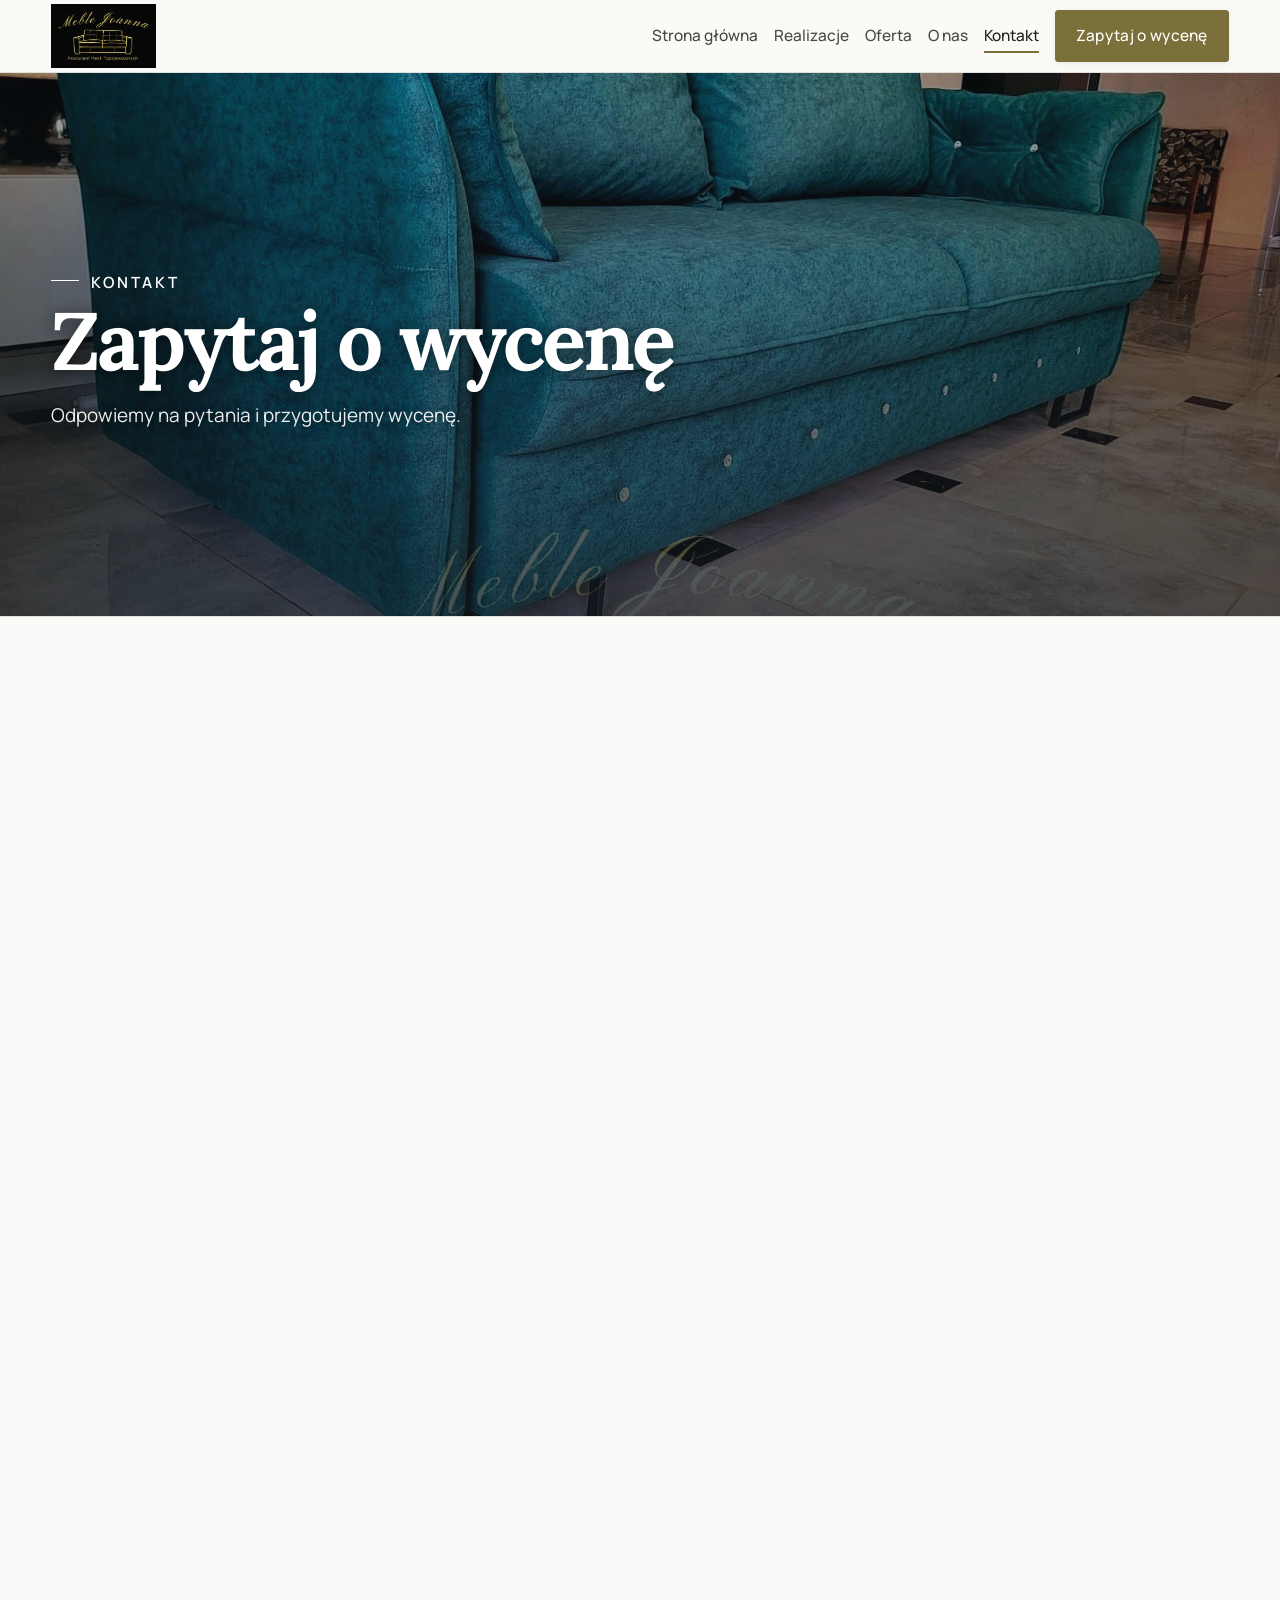
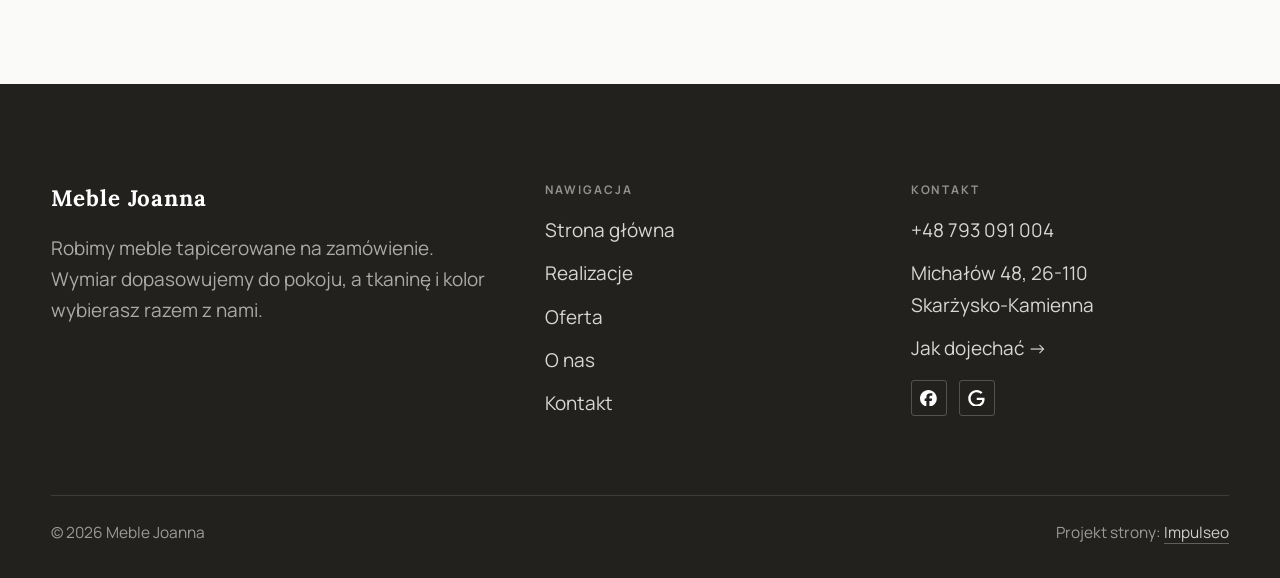
==== kontakt.html @ 0ac48ba5 "Strona demo: meble-joanna" ====
<!DOCTYPE html>
<html lang="pl">
<head>
<meta charset="UTF-8">
<meta name="viewport" content="width=device-width, initial-scale=1.0">
<title>Kontakt - Meble Joanna</title>
<meta name="description" content="Kontakt Meble Joanna - Michałów 48, 26-110 Skarżysko-Kamienna">
<link rel="canonical" href="https://kris20032.github.io/meble-joanna/kontakt.html">
<meta name="robots" content="noindex, nofollow">
<meta property="og:type" content="website">
<meta property="og:locale" content="pl_PL">
<meta property="og:site_name" content="Meble Joanna">
<meta property="og:title" content="Kontakt - Meble Joanna">
<meta property="og:description" content="Kontakt Meble Joanna - Michałów 48, 26-110 Skarżysko-Kamienna">
<meta property="og:url" content="https://kris20032.github.io/meble-joanna/kontakt.html">
<meta property="og:image" content="https://kris20032.github.io/meble-joanna/img/og.jpg">
<meta property="og:image:width" content="1200">
<meta property="og:image:height" content="630">
<meta name="twitter:card" content="summary_large_image">
<link rel="preconnect" href="https://fonts.googleapis.com">
<link rel="preconnect" href="https://fonts.gstatic.com" crossorigin>
<link href="https://fonts.googleapis.com/css2?family=Lora:wght@500;600;700&family=Manrope:wght@400;500;600&display=swap" rel="stylesheet">
<link rel="stylesheet" href="assets/styles.css?v=9a1f56e1">
</head>
<body>

<header class="nav">
  <div class="wrap nav-inner">
    <a class="brand brand-has-logo" href="index.html"><img class="brand-logo" src="img/logo.png" alt="Meble Joanna" width="547" height="334" decoding="async"></a>
    <nav class="nav-links">
      <a href="index.html">Strona główna</a>
      <a href="realizacje.html">Realizacje</a>
      <a href="oferta.html">Oferta</a>
      <a href="o-nas.html">O nas</a>
      <a href="kontakt.html" class="active" aria-current="page">Kontakt</a>
      <a href="kontakt.html" class="btn btn-accent">Zapytaj o wycenę</a>
    </nav>
    <button class="nav-toggle" aria-label="Menu"><span></span><span></span><span></span></button>
  </div>
</header>

<main>
<section class="pagehead">
  <img src="img/g7.jpg" alt="Meble Joanna - Zapytaj o wycenę" width="1600" height="1200" decoding="async">
  <div class="wrap">
    <span class="eyebrow">Kontakt</span>
    <h1>Zapytaj o wycenę</h1>
    <p>Odpowiemy na pytania i przygotujemy wycenę.</p>
  </div>
</section>
<section>
  <div class="wrap contact-grid">
    <div class="reveal">
      <span class="eyebrow">Dane kontaktowe</span>
      <h2 style="margin:var(--space-4) 0 var(--space-6)">Meble Joanna</h2>
      <div class="info-list">
        <div class="info-row"><div class="ic"><svg class="ico-tel" width="16" height="16" viewBox="0 0 24 24" fill="none" aria-hidden="true"><path d="M6.6 10.8a15.5 15.5 0 0 0 6.6 6.6l2.2-2.2a1 1 0 0 1 1-.24 11.4 11.4 0 0 0 3.6.58 1 1 0 0 1 1 1V20a1 1 0 0 1-1 1A17 17 0 0 1 3 4a1 1 0 0 1 1-1h3.5a1 1 0 0 1 1 1c0 1.25.2 2.46.58 3.6a1 1 0 0 1-.25 1l-2.23 2.2Z" fill="currentColor"/></svg></div><div><div class="lbl">Telefon</div><a class="val" href="tel:+48793091004">+48 793 091 004</a></div></div>
        <div class="info-row"><div class="ic"><svg class="ico-pin" width="16" height="16" viewBox="0 0 24 24" fill="none" aria-hidden="true"><path d="M12 21s7-6.1 7-11.5A7 7 0 0 0 5 9.5C5 14.9 12 21 12 21Z" stroke="currentColor" stroke-width="1.6" fill="none"/><circle cx="12" cy="9.5" r="2.4" fill="currentColor"/></svg></div><div><div class="lbl">Adres</div><div class="val">Michałów 48, 26-110 Skarżysko-Kamienna</div></div></div>
        <div class="info-row"><div class="ic"><svg width="16" height="16" viewBox="0 0 24 24" fill="none" aria-hidden="true"><circle cx="12" cy="12" r="8.5" stroke="currentColor" stroke-width="1.6"/><path d="M12 7.5V12l3 2" stroke="currentColor" stroke-width="1.6" stroke-linecap="round"/></svg></div><div><div class="lbl">Godziny</div><div class="val">Poniedziałek-piątek 7:00-17:00</div></div></div>
      </div>
    </div>
    <div class="reveal">
      <div class="form">
        <h3 style="margin-bottom:var(--space-4)">Najszybciej telefonicznie</h3>
        <p class="muted" style="margin-bottom:var(--space-5)">Zadzwoń, opisz pomysł, a my powiemy, co i jak. Bez zobowiązań.</p>
        <a href="tel:+48793091004" class="btn btn-accent" style="justify-content:center">Zadzwoń: +48 793 091 004 <span class="arr">→</span></a>
      </div>
    </div>
  </div>
</section>
<section style="padding-top:0">
  <div class="wrap reveal">
    <iframe class="map" title="Meble Joanna - Skarżysko-Kamienna" src="https://maps.google.com/maps?q=51.0998483%2C20.9351666&z=15&output=embed" loading="lazy" referrerpolicy="no-referrer-when-downgrade"></iframe>
  </div>
</section>
</main>

<footer>
  <div class="wrap">
    <div class="foot-grid">
      <div class="foot-brand">
        <div class="name">Meble Joanna</div>
        <p>Robimy meble tapicerowane na zamówienie. Wymiar dopasowujemy do pokoju, a tkaninę i kolor wybierasz razem z nami.</p>
      </div>
      <div class="foot-col">
        <h4>Nawigacja</h4>
        <a href="index.html">Strona główna</a>
        <a href="realizacje.html">Realizacje</a>
        <a href="oferta.html">Oferta</a>
        <a href="o-nas.html">O nas</a>
        <a href="kontakt.html">Kontakt</a>
      </div>
      <div class="foot-col">
        <h4>Kontakt</h4>
        <a href="tel:+48793091004">+48 793 091 004</a>
        <p>Michałów 48, 26-110 Skarżysko-Kamienna</p>
        <a href="https://maps.google.com/?cid=4981466079952601923&g_mp=Cidnb29nbGUubWFwcy5wbGFjZXMudjEuUGxhY2VzLlNlYXJjaFRleHQQAhgEIAA" target="_blank" rel="noopener">Jak dojechać →</a>
      <div class="foot-soc">
        <a class="soc" href="https://www.facebook.com/profile.php?id=100093165857599" target="_blank" rel="noopener" aria-label="Facebook - Meble Joanna"><svg viewBox="0 0 24 24" aria-hidden="true" focusable="false"><path d="M9.101 23.691v-7.98H6.627v-3.667h2.474v-1.58c0-4.085 1.848-5.978 5.858-5.978.401 0 .955.042 1.468.103a8.68 8.68 0 0 1 1.141.195v3.325a8.623 8.623 0 0 0-.653-.036 26.805 26.805 0 0 0-.733-.009c-.707 0-1.259.096-1.675.309a1.686 1.686 0 0 0-.679.622c-.258.42-.374.995-.374 1.752v1.297h3.919l-.386 2.103-.287 1.564h-3.246v8.245C19.396 23.238 24 18.179 24 12.044c0-6.627-5.373-12-12-12s-12 5.373-12 12c0 5.628 3.874 10.35 9.101 11.647Z" fill="currentColor"/></svg></a>
        <a class="soc" href="https://maps.google.com/?cid=4981466079952601923&g_mp=Cidnb29nbGUubWFwcy5wbGFjZXMudjEuUGxhY2VzLlNlYXJjaFRleHQQAhgEIAA" target="_blank" rel="noopener" aria-label="Google - Meble Joanna"><svg viewBox="0 0 24 24" aria-hidden="true" focusable="false"><path d="M12.48 10.92v3.28h7.84c-.24 1.84-.853 3.187-1.787 4.133-1.147 1.147-2.933 2.4-6.053 2.4-4.827 0-8.6-3.893-8.6-8.72s3.773-8.72 8.6-8.72c2.6 0 4.507 1.027 5.907 2.347l2.307-2.307C18.747 1.44 16.133 0 12.48 0 5.867 0 .307 5.387.307 12s5.56 12 12.173 12c3.573 0 6.267-1.173 8.373-3.36 2.16-2.16 2.84-5.213 2.84-7.667 0-.76-.053-1.467-.173-2.053H12.48z" fill="currentColor"/></svg></a>
      </div>
      </div>
    </div>
    <div class="foot-bot">
      <span>© 2026 Meble Joanna</span>
      <span>Projekt strony: <a class="foot-credit" href="https://impulseo.pl" target="_blank" rel="noopener">Impulseo</a></span>
    </div>
  </div>
</footer>
<div class="sticky-reserve"><a class="sr-book" href="kontakt.html">Zapytaj o wycenę</a><a class="sr-call" href="tel:+48793091004" aria-label="Zadzwoń"><svg class="ico-tel" width="16" height="16" viewBox="0 0 24 24" fill="none" aria-hidden="true"><path d="M6.6 10.8a15.5 15.5 0 0 0 6.6 6.6l2.2-2.2a1 1 0 0 1 1-.24 11.4 11.4 0 0 0 3.6.58 1 1 0 0 1 1 1V20a1 1 0 0 1-1 1A17 17 0 0 1 3 4a1 1 0 0 1 1-1h3.5a1 1 0 0 1 1 1c0 1.25.2 2.46.58 3.6a1 1 0 0 1-.25 1l-2.23 2.2Z" fill="currentColor"/></svg></a></div>
<div class="demo-wazne" data-do="2026-10-06" data-cykl="3" hidden><svg class="dw-ico" width="13" height="13" viewBox="0 0 24 24" fill="none" aria-hidden="true"><circle cx="12" cy="12" r="8.6" stroke="currentColor" stroke-width="1.8"/><path d="M12 7.2V12l3.3 2" stroke="currentColor" stroke-width="1.8" stroke-linecap="round"/></svg><span class="dw-txt"></span></div>

<script src="assets/main.js"></script>
</body>
</html>
---- assets/styles.css ----
/* ============================================================
   STOLBASZ — premium, architektoniczny B2B fit-out
   Jasna paleta, zero brązu. System wg premium-web-craft.
   Projekt strony: Impulseo (impulseo.pl)
   ============================================================ */

:root{
  /* PALETA — jasna, architektoniczna, chłodna */
  --paper:#F3F1EC;          /* główne tło */
  --paper-2:#E6E3DB;        /* sekcje alternatywne (chłodny jasny szary) */
  --paper-3:#E6E3DB;        /* delikatne wypełnienia */
  --ink:#23211E;            /* tekst główny — chłodny grafit */
  --ink-soft:#43403A;       /* nagłówki drugorzędne */
  --muted:#87837A;          /* tekst poboczny */
  --line:rgba(35,33,30,.12);/* hairline */
  --accent:#8A6B3C;         /* stonowany petrol-slate — jedyny akcent */
  --accent-d:#6E5430;
  --accent-soft:rgba(138,107,60,.10);
  --dark:#23211E;           /* sekcje ciemne (stopka/CTA) */

  /* HOVER ZDJĘĆ — JEDEN standard dla całego silnika (decyzja K. 04.08.2026, artefakt z wariantami).
     AKTUALNE (K.+Szymon 09.08.2026, wybór z artefaktu 6 wariantów): zoom 1.05 przy 1.4s -
     przy tak długim czasie mocniejszy kadr NIE skacze, tylko „oddycha". Poprzedni standard
     (1.02 / .55s z 04.08) odbierany jako dynamiczny i szybki.
     Spoczynek lekko przygaszony, ale TYLKO tam, gdzie jest mysz (@media hover:hover) —
     na telefonie zdjęcia zostają w pełnej jasności. */
  --img-zoom:1.05;                   /* K.+Szymon 09.08: wariant F z artefaktu porównawczego */
  --img-rest:brightness(.95) saturate(.99);
  --img-hot:brightness(1.06) saturate(1.05);
  --img-dur:1.4s;                    /* K.+Szymon 09.08 (wariant F): powoli = elegancko */
  --img-ease:cubic-bezier(.16,.84,.44,1);  /* miękki ogon, efekt „oddychania" */

  /* ODSTĘPY — skala 4/8 */
  --space-1:4px; --space-2:8px; --space-3:12px; --space-4:16px; --space-5:24px;
  --space-6:32px; --space-7:48px; --space-8:64px; --space-9:96px; --space-10:128px;

  /* TYPOGRAFIA — fluid clamp() (skala podbita 16.07.2026: większe, czytelniejsze litery — uwaga Adama) */
  --text-sm:clamp(.9rem,.87rem + .12vw,1rem);
  --text-base:clamp(1.08rem,1.04rem + .18vw,1.2rem);
  --text-lg:clamp(1.24rem,1.15rem + .34vw,1.44rem);
  --text-h3:clamp(1.34rem,1.22rem + .55vw,1.66rem);
  --text-h2:clamp(2.1rem,1.66rem + 2.1vw,3.1rem);
  --text-h1:clamp(2.9rem,2.1rem + 4vw,5.1rem);

  /* PROMIENIE — architektoniczne, raczej ostre */
  --r-sm:3px; --r-md:6px; --r-lg:10px;

  /* RUCH */
  --ease:cubic-bezier(.25,.46,.45,.94); --dur:.24s;

  /* CIENIE — miękkie, warstwowe */
  --sh-sm:0 1px 2px rgba(16,24,32,.04), 0 2px 8px rgba(16,24,32,.05);
  --sh-md:0 2px 6px rgba(16,24,32,.05), 0 12px 28px -8px rgba(16,24,32,.12);
  --sh-lg:0 6px 14px rgba(16,24,32,.07), 0 26px 56px -18px rgba(16,24,32,.22);

  --hairline:1px solid var(--line);

  --font-display:'Lora',serif;
  --font-body:'Manrope',sans-serif;
}

*{box-sizing:border-box;margin:0;padding:0}
html{scroll-behavior:smooth}
body{
  font-family:var(--font-body);
  font-size:var(--text-base);
  line-height:1.65;
  color:var(--ink);
  background:var(--paper);
  -webkit-font-smoothing:antialiased;
  text-rendering:optimizeLegibility;
}
img{max-width:100%;height:auto;display:block}  /* height:auto = width/height z atrybutów trzyma proporcje (TOP#12) */
a{color:inherit;text-decoration:none}

.wrap{width:min(92%,1180px);margin-inline:auto}
section{padding-block:clamp(52px,6.5vw,96px)}

h1,h2,h3{font-family:var(--font-display);font-weight:700;line-height:1.08;letter-spacing:-.02em;color:var(--ink)}
h1{font-size:var(--text-h1);letter-spacing:-.035em}
h2{font-size:var(--text-h2);letter-spacing:-.025em}
h3{font-size:var(--text-h3)}
/* MIARA — długość wiersza. WCAG 2.2 SC 1.4.8: max 80 znaków; Butterick: 45–90.
   68ch daje realnie 72–78 znaków polskiego tekstu, czyli z zapasem pod granicą.
   Wcześniej limit miał TYLKO <p> — <li>, <blockquote> i <dd> nie miały żadnego,
   i to jedyny powód, dla którego 23 bloki na dwóch oddanych stronach jadą po
   83–106 znaków w wierszu (pomiar 07.08.2026, bramka `miara`).
   ⚠️ Listy i definicje ograniczamy TYLKO bez klasy: `ul`/`ol` z klasą to u nas
   układ (siatki kafli, menu), a nie tekst ciągły — tam miarę wyznacza układ. */
/* 60ch, nie 68ch (K. 10.08): po zmianie fontów na węższe kroje (DM Sans i spółka)
   w 68ch mieściło się ~90 znaków - bramka pikselowa słusznie zgłaszała przekroczenie
   granicy 80. Pomiar na żywej przeglądarce: 60ch = 90 znaków, 53ch = ~78 znaków, czyli normę WCAG 1.4.8. */
:root{ --miara:53ch }
p{max-width:min(100%,var(--miara))}
blockquote,
ul:not([class])>li, ol:not([class])>li,
dl:not([class])>dd{max-width:min(100%,var(--miara))}

/* ⚠️ Świadomie BEZ wyjątku `.tile p,.card p,.svc p{max-width:none}`, choć nasuwa się sam:
   te akapity BYŁY już ograniczone (stare `p{max-width:65ch}`), więc „wyjątek" nie odblokowałby
   niczego nowego — tylko ROZLUŹNIŁ stan sprzed zmiany na wszystkich demach naraz.
   `figcaption` żadna z reguł wyżej nie dotyczy, więc też nie potrzebuje zwolnienia. */

/* ŁAMANIE. `balance` wyrównuje długości wierszy w nagłówku, `pretty` pilnuje ostatniego
   wiersza akapitu, żeby nie został w nim jeden wyraz. Obsługiwane od Chrome 117 /
   Safari 17.5; starsze przeglądarki po prostu ignorują tę własność.
   `text-wrap:pretty` nie występowało dotąd ANI RAZ w silniku ani w repo klientów. */
h1,h2,h3,.lead,.lede{text-wrap:balance}
p,li,blockquote,dd{text-wrap:pretty}

.eyebrow{
  font-family:var(--font-body);
  font-size:var(--text-sm);
  font-weight:600;
  letter-spacing:.18em;
  text-transform:uppercase;
  color:var(--accent);
  display:inline-flex;align-items:center;gap:var(--space-3);
}
/* flex:none + margin-top = kreska trzyma się PIERWSZEJ linii. Wcześniej align-items:center
   centrowało ją względem całego bloku i przy zawinięciu (długi kicker typu
   „…WNĘTRZ · LESZNO · OD 2019") druga linia lądowała z brzydkim wcięciem. */
.eyebrow{align-items:flex-start}
.eyebrow>*,.eyebrow{text-wrap:balance}   /* dlugi kicker lamal sie na sierote typu samo „2019" w drugiej linii */
.eyebrow::before{content:"";width:28px;height:1px;background:var(--accent);display:inline-block;flex:none;margin-top:.62em}

.muted{color:var(--muted)}
.lead{font-size:var(--text-lg);line-height:1.55;color:var(--ink-soft);max-width:50ch}

/* ---------- BUTTONS ---------- */
.btn{
  display:inline-flex;align-items:center;gap:var(--space-2);
  font-weight:600;font-size:var(--text-sm);letter-spacing:.02em;
  padding:var(--space-4) var(--space-6);
  border-radius:var(--r-sm);
  transition:transform var(--dur) var(--ease),box-shadow var(--dur) var(--ease),background var(--dur) var(--ease);
  cursor:pointer;border:1px solid transparent;
}
.btn-accent{background:var(--accent);color:#fff;box-shadow:var(--sh-sm)}
.btn-accent:hover{background:var(--accent-d);transform:translateY(-2px);box-shadow:var(--sh-md)}
.btn-accent:active{transform:translateY(0);box-shadow:var(--sh-sm)}
.btn-ghost{background:transparent;color:var(--ink);border-color:var(--line)}
.btn-ghost:hover{border-color:var(--accent);color:var(--accent);transform:translateY(-2px)}
.btn-light{background:#fff;color:var(--ink);box-shadow:var(--sh-sm)}
.btn-light:hover{transform:translateY(-2px);box-shadow:var(--sh-md)}
.btn .arr{transition:transform var(--dur) var(--ease)}
.btn:hover .arr{transform:translateX(4px)}

/* ---------- NAV ---------- */
.nav{
  position:sticky;top:0;z-index:50;
  background:color-mix(in srgb,var(--paper) 88%,transparent);
  backdrop-filter:saturate(140%) blur(10px);
  border-bottom:var(--hairline);
}
.nav-inner{display:flex;align-items:center;justify-content:space-between;gap:var(--space-5);height:72px}
/* ANTY-NACHODZENIE (K. 05.08.2026): długa nazwa firmy + przycisk z pełnym numerem nie mieściły się w pasku
   i flex ściskał linki PONIŻEJ ich treści - "Kontakt" wchodził na ramkę "Zadzwoń +48 ...". Teraz ustępuje
   nazwa marki (skrót wielokropkiem), a menu i przycisk nigdy się nie kurczą ani nie zachodzą na siebie. */
.brand{display:flex;flex-direction:column;line-height:1;min-width:0;flex:0 1 auto}
.brand .name{font-family:var(--font-display);font-weight:800;font-size:1.35rem;letter-spacing:.04em;white-space:nowrap;overflow:hidden;text-overflow:ellipsis}
.brand .sub{font-size:.62rem;letter-spacing:.34em;text-transform:uppercase;color:var(--muted);margin-top:5px;white-space:nowrap;overflow:hidden;text-overflow:ellipsis}
.nav-links{display:flex;align-items:center;gap:var(--space-6);flex:0 0 auto}
.nav-links a{font-size:var(--text-sm);font-weight:500;color:var(--ink-soft);position:relative;padding-block:4px;white-space:nowrap;transition:color var(--dur) var(--ease)}
.nav-links a::after{content:"";position:absolute;left:0;bottom:0;width:0;height:1.5px;background:var(--accent);transition:width var(--dur) var(--ease)}
.nav-links a:hover,.nav-links a.active{color:var(--ink)}
.nav-links a:hover::after,.nav-links a.active::after{width:100%}
.nav-links .btn{padding:var(--space-2) var(--space-5)}
/* przyciski w nav: właściwy kolor (przebij .nav-links a) + bez podkreślenia */
.nav-links a.btn-accent{color:#fff}
.nav-links a.btn-ghost,.nav-links a.btn-light{color:var(--ink)}
/* CTA w pasku: NIE podkreślenie spod linków menu, ale ten sam przelatujący błysk,
   co na wszystkich innych przyciskach (zgłoszenie K. 13.08.2026 - „na hero jest efekt
   światła przechodzącego przez przycisk, na navbarze go nie ma, a mają być identyczne").
   Reguła `.nav-links a::after` jest silniejsza od `.btn::after`, więc trzeba jej
   geometrię wyzerować i wpisać połysk z nazwy - samo `display:none` gasiło efekt. */
.nav-links a.btn::after{
  display:block;content:"";position:absolute;inset:0;z-index:-1;pointer-events:none;
  width:auto;height:auto;border-radius:inherit;   /* kasuje geometrię podkreślenia (width:0;height:1.5px) */
  background:linear-gradient(100deg,transparent 32%,rgba(255,255,255,.20) 50%,transparent 68%);
  translate:-120% 0}
@media (prefers-reduced-motion:no-preference){
  .nav-links a.btn:hover::after{translate:120% 0;transition:translate .75s var(--mt-ease,cubic-bezier(.16,.84,.44,1))}
}
.nav-toggle{display:none;background:none;border:none;cursor:pointer;flex-direction:column;gap:5px;padding:8px}
.nav-toggle span{width:24px;height:2px;background:var(--ink);transition:var(--dur)}
/* Ciasny zakres MIĘDZY menu mobilnym a pełnym pulpitem: zbijamy odstępy i nazwę marki,
   żeby wszystko zmieściło się naturalnie, zanim w ogóle dojdzie do skracania wielokropkiem. */
@media(max-width:1280px) and (min-width:921px){
  .nav-links{gap:var(--space-4)}
  .nav-links .btn{padding:var(--space-2) var(--space-4)}
  .brand .name{font-size:1.15rem}
}

/* ---------- HERO (split) ---------- */
.hero{position:relative;overflow:hidden;border-bottom:var(--hairline)}
.hero-grid{display:grid;grid-template-columns:1.05fr .95fr;gap:clamp(24px,4vw,60px);align-items:center;
  padding-block:clamp(36px,4.5vw,64px)}
.hero-copy .eyebrow{margin-bottom:var(--space-5)}
.hero-copy h1{margin-bottom:var(--space-5)}
.hero-copy .lead{margin-bottom:var(--space-7)}
.hero-actions{display:flex;flex-wrap:wrap;gap:var(--space-4)}
.hero-art{position:relative;aspect-ratio:4/3;border-radius:var(--r-lg);overflow:hidden;box-shadow:var(--sh-lg)}
.hero-art img{width:100%;height:100%;object-fit:cover}
.hero-art::after{content:"";position:absolute;inset:0;background:linear-gradient(180deg,transparent 55%,rgba(18,24,28,.28))}
.hero-badge{position:absolute;left:var(--space-5);bottom:var(--space-5);z-index:2;
  background:rgba(252,252,251,.94);backdrop-filter:blur(4px);
  border-radius:var(--r-md);padding:var(--space-4) var(--space-5);box-shadow:var(--sh-md);max-width:78%}
.hero-badge strong{display:block;font-family:var(--font-display);font-size:1rem;letter-spacing:-.01em}
.hero-badge span{font-size:var(--text-sm);color:var(--muted)}

/* ---------- HERO duży / kinowy (strona główna) ---------- */
.hero-cine{position:relative;min-height:clamp(560px,82vh,840px);min-height:clamp(560px,82svh,840px);display:flex;align-items:center;overflow:hidden;border-bottom:var(--hairline)}
.hero-cine>img{position:absolute;inset:0;width:100%;height:100%;object-fit:cover;z-index:0}
.hero-cine::after{content:"";position:absolute;inset:0;z-index:1;
  background:linear-gradient(95deg,rgba(13,18,23,.86) 0%,rgba(13,18,23,.64) 32%,rgba(13,18,23,.24) 62%,rgba(13,18,23,.04) 100%)}
.hero-cine .wrap{position:relative;z-index:2;padding-block:var(--space-8)}
.hero-cine .hero-copy{max-width:660px}
.hero-cine .eyebrow{color:#fff;margin-bottom:var(--space-5)}
.hero-cine .eyebrow::before{background:#fff}
.hero-cine h1{color:#fff;margin-bottom:var(--space-5);font-size:clamp(2.9rem,2rem + 4.4vw,5.2rem);text-wrap:balance}
.hero-cine .lead{color:rgba(255,255,255,.92);max-width:48ch;margin-bottom:var(--space-7)}
.hero-cine .hero-actions{display:flex;flex-wrap:wrap;gap:var(--space-4)}
/* NISKIE OKNO (laptop z dokiem i paskami przeglądarki ma ~700-780 px wysokości widoku):
   H1 do 5.2rem + długi lead nie mieściły się i przyciski wypadały POD krawędź ekranu -
   klient widział stronę bez ani jednego CTA. Skalujemy w dół, zamiast przycinać treść. */
@media(min-width:821px) and (max-height:820px){
  .hero-cine{min-height:clamp(520px,94svh,780px)}
  .hero-cine .wrap{padding-block:var(--space-6)}
  .hero-cine h1{font-size:clamp(2.2rem,1.5rem + 2.6vw,3.6rem);margin-bottom:var(--space-4)}
  .hero-cine .eyebrow{margin-bottom:var(--space-4)}
  .hero-cine .lead{margin-bottom:var(--space-5);max-width:44ch}
}
@media(max-width:680px){
  .hero-cine{min-height:clamp(520px,76vh,640px);min-height:clamp(520px,76svh,640px);align-items:flex-end}
  .hero-cine::after{background:linear-gradient(0deg,rgba(13,18,23,.9) 6%,rgba(13,18,23,.45) 55%,rgba(13,18,23,.25) 100%)}
  .hero-cine .wrap{padding-bottom:var(--space-9)}
  /* TELEFON (~90% oglądających): lead potrafił zająć 8 linii i zepchnąć CTA poza pierwszy ekran.
     Zwężamy interlinię i skalę - treści nie ucinamy, bo to ona sprzedaje. */
  .hero-cine .lead{font-size:.98rem;line-height:1.5;margin-bottom:var(--space-5)}
  .hero-cine .eyebrow{font-size:.72rem;letter-spacing:.13em;margin-bottom:var(--space-4)}
  .hero-cine .eyebrow::before{width:20px}
  .hero-cine h1{margin-bottom:var(--space-4)}
}

/* full-bleed hero variant (podstrony) */
.pagehead{position:relative;min-height:46vh;min-height:46svh;display:flex;align-items:flex-end;overflow:hidden;border-bottom:var(--hairline)}
.pagehead img{position:absolute;inset:0;width:100%;height:100%;object-fit:cover}
/* 10.08.2026 (decyzja K.): mocniejsze przyciemnienie + cień pod tekstem. Bramka mierzyła na
   nagłówkach podstron 3,38-3,43:1 przy wymaganych 4,5 — jasne zdjęcie (hala, śnieg, niebo)
   podchodziło pod biały tekst. Zdjęcia klientów są różne, więc kontrast musi dawać WARSTWA,
   a nie szczęśliwy dobór kadru. */
.pagehead::after{content:"";position:absolute;inset:0;background:linear-gradient(180deg,rgba(18,24,28,.40),rgba(18,24,28,.76))}
.pagehead .wrap{position:relative;z-index:2;padding-block:var(--space-9);color:#fff}
.pagehead h1{color:#fff;max-width:18ch;text-shadow:0 2px 16px rgba(0,0,0,.55)}
.pagehead .eyebrow{color:#fff}
.pagehead .eyebrow::before{background:#fff}
.pagehead p{color:rgba(255,255,255,.92);margin-top:var(--space-4);max-width:54ch;text-shadow:0 1px 12px rgba(0,0,0,.5)}

/* ---------- STRIP (pasek skrótów / liczby) ---------- */
.strip{background:var(--dark);color:#fff}
/* PASEK HASEŁ — standard 04.08.2026 (decyzja K.): 5 haseł w JEDNYM rzędzie, tekst WYŚRODKOWANY,
   węższe marginesy boczne niż reszta strony (pasek ma iść szerzej), równe wysokości kolumn. */
.strip .wrap{width:min(96%,1440px);display:grid;grid-template-columns:repeat(5,1fr);
  gap:var(--space-5);padding-block:var(--space-7);align-items:stretch}
.strip .item .k{font-family:var(--font-display);font-size:clamp(1.05rem,.82rem + .85vw,1.55rem);
  font-weight:800;letter-spacing:-.02em;color:#fff;line-height:1.18;text-wrap:balance}
.strip .item .v{font-size:var(--text-sm);color:rgba(255,255,255,.66);margin-top:var(--space-2);line-height:1.4}
.strip .item{border-left:2px solid var(--accent);padding-inline:var(--space-4);
  text-align:center;display:flex;flex-direction:column;justify-content:center}
/* liczba kolumn = liczba haseł, żeby ostatnie nie zostawało samo w drugim rzędzie.
   Klasę n-N nadaje multipage.py; domyślnie (bez klasy) pasek jest 5-kolumnowy. */
.strip.n-2 .wrap{grid-template-columns:repeat(2,1fr)}
.strip.n-3 .wrap{grid-template-columns:repeat(3,1fr)}
.strip.n-4 .wrap{grid-template-columns:repeat(4,1fr);gap:var(--space-6)}
.strip.n-4 .item .k{font-size:clamp(1.3rem,1rem + 1.1vw,2rem)}
.strip.n-6 .wrap{grid-template-columns:repeat(6,1fr);gap:var(--space-4)}
.strip.n-6 .item .k{font-size:clamp(.98rem,.8rem + .7vw,1.35rem)}
/* równe łamanie: zamiast "długa linia + jedno słowo" obie linie zbliżonej długości */
.strip .item .k{text-wrap:balance}

/* ---------- SECTION HEAD ---------- */
.head{max-width:48rem;margin-bottom:var(--space-8)}
.head.center{margin-inline:auto;text-align:center}
.head .eyebrow{margin-bottom:var(--space-4)}
.head h2{margin-bottom:var(--space-4)}
.head p{color:var(--muted);font-size:var(--text-lg);line-height:1.55}
.head.center p{margin-inline:auto}

/* ---------- INTRO SPLIT ---------- */
.split{display:grid;grid-template-columns:.92fr 1.08fr;gap:clamp(28px,5vw,80px);align-items:center}
.split.rev{grid-template-columns:1.08fr .92fr}
.split.rev .split-art{order:-1}
.split-art{position:relative;aspect-ratio:5/4;border-radius:var(--r-lg);overflow:hidden;box-shadow:var(--sh-lg)}
.split-art img{width:100%;height:100%;object-fit:cover}
.split-copy h2{margin-bottom:var(--space-5)}
.split-copy p+p{margin-top:var(--space-4)}
.split-copy .btn{margin-top:var(--space-6)}

/* ---------- SERVICES (zakres) ---------- */
.svc-grid{display:grid;grid-template-columns:repeat(auto-fit,minmax(280px,1fr));gap:var(--space-5)}
.svc{background:#fff;border:var(--hairline);border-radius:var(--r-md);padding:var(--space-7) var(--space-6);
  transition:transform var(--dur) var(--ease),box-shadow var(--dur) var(--ease),border-color var(--dur) var(--ease);
  position:relative;overflow:hidden}
.svc::before{content:"";position:absolute;left:0;top:0;width:3px;height:0;background:var(--accent);transition:height var(--dur) var(--ease)}
.svc:hover{transform:translateY(-4px);box-shadow:var(--sh-md);border-color:transparent}
.svc:hover::before{height:100%}
.svc .ic{font-family:var(--font-display);font-size:.8rem;font-weight:700;letter-spacing:.12em;color:var(--accent);margin-bottom:var(--space-4)}
.svc h3{margin-bottom:var(--space-3);font-size:1.22rem}
.svc p{color:var(--muted);font-size:var(--text-base);line-height:1.6}

/* big detailed service rows */
.svc-row{display:grid;grid-template-columns:.8fr 1.2fr;gap:clamp(20px,4vw,60px);align-items:center;padding-block:var(--space-8)}
.svc-row+.svc-row{border-top:var(--hairline)}
.svc-row.rev{grid-template-columns:1.2fr .8fr}
/* Naprzemienny układ wierszy oferty: co drugi wiersz ma zdjęcie po PRAWEJ.
   Było `order:-1` — martwy kod, bo zdjęcie i tak jest pierwszym dzieckiem w HTML,
   więc wszystkie wiersze wyglądały identycznie (zdjęcie zawsze z lewej), a `rev`
   zmieniało tylko szerokość kolumn. Znalezione 29.07.2026 przy różnicowaniu kierunków
   animacji (pomiar pozycji: art.mid 390/502 przy row.mid 756 — zawsze lewa strona). */
.svc-row.rev .svc-row-art{order:2}
.svc-row-art{aspect-ratio:4/3;border-radius:var(--r-md);overflow:hidden;box-shadow:var(--sh-md)}
.svc-row-art img{width:100%;height:100%;object-fit:cover}
.svc-row h3{font-size:1.5rem;margin-bottom:var(--space-4)}
.svc-row .num{font-family:var(--font-display);font-size:.85rem;font-weight:700;letter-spacing:.14em;color:var(--accent);display:block;margin-bottom:var(--space-3)}
.svc-row ul{list-style:none;margin-top:var(--space-4);display:flex;flex-direction:column;gap:var(--space-2)}
.svc-row li{position:relative;padding-left:var(--space-5);color:var(--muted);font-size:var(--text-base)}
.svc-row li::before{content:"";position:absolute;left:0;top:.62em;width:8px;height:1px;background:var(--accent)}

/* ---------- GALLERY (realizacje) ---------- */
.gallery{display:grid;grid-template-columns:repeat(12,1fr);gap:var(--space-4);grid-auto-rows:200px}
/* GALERIA MASONRY — pionowe zdjęcia (portrety beauty/wellness) bez przycinania: kolumny, height auto */
.gallery-masonry{column-count:3;column-gap:var(--space-4)}
@media(max-width:900px){.gallery-masonry{column-count:2}}
@media(max-width:560px){.gallery-masonry{column-count:1}}
.gallery-masonry .m-tile{break-inside:avoid;margin:0 0 var(--space-4);padding:0;position:relative;overflow:hidden;border-radius:var(--r-md);border:1px solid var(--line)}
.gallery-masonry .m-tile img{width:100%;height:auto;display:block}
.gallery-masonry .m-tile .cap{position:absolute;left:0;right:0;bottom:0;padding:var(--space-4);color:#fff;background:linear-gradient(0deg,rgba(0,0,0,.55),transparent);font-size:var(--text-sm)}
.gallery-masonry .m-tile .cap small{display:block;font-weight:400;opacity:.78;letter-spacing:.04em;text-transform:uppercase;font-size:.66rem;margin-top:3px}
.tile{position:relative;overflow:hidden;border-radius:var(--r-md);box-shadow:var(--sh-sm);
  transition:transform var(--dur) var(--ease),box-shadow var(--dur) var(--ease)}
.tile img{width:100%;height:100%;object-fit:cover;
  transition:transform var(--img-dur) var(--img-ease),filter var(--img-dur) var(--img-ease)}
.tile:hover{box-shadow:var(--sh-md)}
.tile .cap{position:absolute;left:0;right:0;bottom:0;padding:var(--space-5) var(--space-4) var(--space-4);
  /* mocniejszy spad + cien pod tekstem: na JASNYCH zdjeciach klienta (biale fronty, sciany)
     slaby gradient dawal kontrast ~1.5:1 zamiast wymaganych 3.6:1 (bramka wygladu, 10.08.2026) */
  background:linear-gradient(transparent 10%,rgba(18,24,28,.55) 40%,rgba(18,24,28,.88) 68%,rgba(18,24,28,.99));color:#fff;
  text-shadow:0 1px 2px rgba(0,0,0,.85),0 2px 10px rgba(0,0,0,.55);
  font-size:var(--text-sm);font-weight:600;letter-spacing:.01em;
  opacity:0;transform:translateY(8px);transition:var(--dur) var(--ease)}
.tile:hover .cap{opacity:1;transform:translateY(0)}
.tile .cap small{display:block;font-weight:400;opacity:.78;letter-spacing:.04em;text-transform:uppercase;font-size:.66rem;margin-top:3px}
/* bento spans */
.t-wide{grid-column:span 6}
.t-tall{grid-column:span 6;grid-row:span 2}
.t-std{grid-column:span 6}
.t-third{grid-column:span 4}
.t-two3{grid-column:span 8}

/* ---------- TRUST / WIARYGODNOŚĆ ---------- */
.trust{background:var(--paper-2)}
.trust-grid{display:grid;grid-template-columns:repeat(auto-fit,minmax(240px,1fr));gap:var(--space-5);margin-top:var(--space-7)}
.trust-card{background:#fff;border-radius:var(--r-md);padding:var(--space-7) var(--space-6);box-shadow:var(--sh-sm);border-top:3px solid var(--accent)}
.trust-card .big{font-family:var(--font-display);font-size:clamp(1.8rem,1.3rem + 1.6vw,2.6rem);font-weight:800;letter-spacing:-.02em;color:var(--ink);line-height:1}
.trust-card h3{font-size:1.12rem;margin:var(--space-3) 0 var(--space-2)}
.trust-card p{color:var(--muted);font-size:var(--text-base);line-height:1.55}

/* ---------- CTA band ---------- */
.cta{background:var(--dark);color:#fff;position:relative;overflow:hidden}
/* telefon w CTA: na ciemnym tle biały (domyślnie), rodziny z JASNYM tłem CTA
   nadpisują to u siebie - wcześniej kolor siedział w stylu inline i wygrywał z rodziną. */
.cta .btn-ghost-cta{color:#fff;border-color:rgba(255,255,255,.3)}
.cta .wrap{display:grid;grid-template-columns:1.4fr .6fr;gap:var(--space-7);align-items:center;position:relative;z-index:2}
.cta h2{color:#fff;max-width:20ch}
.cta p{color:rgba(255,255,255,.74);margin-top:var(--space-4)}
.cta-actions{display:flex;flex-direction:column;gap:var(--space-3);align-items:flex-start}
.cta::before{content:"";position:absolute;right:-80px;top:-80px;width:360px;height:360px;border-radius:50%;
  background:radial-gradient(circle,var(--accent-soft),transparent 70%)}

/* ---------- CONTACT ---------- */
.contact-grid{display:grid;grid-template-columns:.85fr 1.15fr;gap:clamp(28px,4vw,56px);align-items:start}
.info-list{display:flex;flex-direction:column;gap:var(--space-2)}
.info-row{display:flex;gap:var(--space-4);align-items:flex-start;padding-block:var(--space-4);border-bottom:var(--hairline)}
.info-row .ic{flex:none;width:42px;height:42px;display:grid;place-items:center;border-radius:50%;
  background:var(--accent-soft);color:var(--accent);font-size:1.05rem}
.info-row .lbl{font-size:.72rem;letter-spacing:.14em;text-transform:uppercase;color:var(--muted)}
.info-row .val{font-weight:600;font-size:var(--text-base);margin-top:2px}
.info-row a.val:hover{color:var(--accent)}
.map{border:none;border-radius:var(--r-lg);box-shadow:var(--sh-md);width:100%;height:100%;min-height:380px;filter:grayscale(.2) contrast(1.02)}
.form{background:#fff;border:var(--hairline);border-radius:var(--r-lg);padding:clamp(24px,3vw,40px);box-shadow:var(--sh-sm)}
.form .fld{margin-bottom:var(--space-5)}
.form label{display:block;font-size:var(--text-sm);font-weight:600;margin-bottom:var(--space-2)}
.form input,.form textarea{width:100%;font-family:inherit;font-size:var(--text-base);color:var(--ink);
  padding:var(--space-4);border:var(--hairline);border-radius:var(--r-sm);background:var(--paper);transition:border-color var(--dur)}
.form input:focus,.form textarea:focus{outline:none;border-color:var(--accent);background:#fff}
.form textarea{resize:vertical;min-height:120px}
.form .note{font-size:var(--text-sm);color:var(--muted);margin-top:var(--space-3)}

/* ---------- FOOTER ---------- */
footer{background:var(--dark);color:#fff;padding-block:var(--space-9) var(--space-6)}
.foot-grid{display:grid;grid-template-columns:1.4fr 1fr 1fr;gap:var(--space-7);margin-bottom:var(--space-8)}
.foot-brand .name{font-family:var(--font-display);font-weight:800;font-size:1.4rem;letter-spacing:.04em}
.foot-brand p{color:rgba(255,255,255,.62);margin-top:var(--space-4);font-size:var(--text-base);max-width:38ch}
.foot-col h4{font-size:.74rem;letter-spacing:.16em;text-transform:uppercase;color:rgba(255,255,255,.5);margin-bottom:var(--space-4)}
.foot-col a,.foot-col p{display:block;color:rgba(255,255,255,.82);font-size:var(--text-base);margin-bottom:var(--space-3)}
.foot-col a:hover{color:#fff}
.foot-bot{border-top:1px solid rgba(255,255,255,.12);padding-top:var(--space-5);display:flex;justify-content:space-between;flex-wrap:wrap;gap:var(--space-3);
  font-size:var(--text-sm);color:rgba(255,255,255,.55)}
.foot-bot a:hover{color:#fff}
/* Podpis w stopce = klikalny link do impulseo.pl (31.07.2026). Ma być WIDOCZNIE klikalny,
   ale nie krzyczeć - stąd sam kolor jaśniejszy + delikatne podkreślenie na najeździe. */
.foot-bot a.foot-credit{color:rgba(255,255,255,.78);text-decoration:none;border-bottom:1px solid rgba(255,255,255,.28)}
.foot-bot a.foot-credit:hover{color:#fff;border-bottom-color:#fff}

/* ---------- REVEAL ---------- */
.reveal{opacity:0;transform:translateY(22px);transition:opacity .6s var(--ease),transform .6s var(--ease)}
.reveal.in{opacity:1;transform:none}

/* ---------- RESPONSIVE ---------- */
@media(max-width:920px){
  .hero-grid,.split,.split.rev,.svc-row,.svc-row.rev,.cta .wrap,.contact-grid,.foot-grid{grid-template-columns:1fr}
  .split.rev .split-art,.svc-row.rev .svc-row-art{order:0}
  .hero-art{aspect-ratio:16/10;max-height:420px}
  .strip .wrap,.strip.n-2 .wrap,.strip.n-3 .wrap,.strip.n-4 .wrap,.strip.n-6 .wrap{grid-template-columns:repeat(2,1fr);gap:var(--space-6)}
  .strip .item .k,.strip.n-6 .item .k{font-size:clamp(1.3rem,1.1rem + 1vw,2rem)}
  .gallery{grid-auto-rows:180px}
  .t-wide,.t-tall,.t-std,.t-third,.t-two3{grid-column:span 6}
  .t-tall{grid-row:span 1}
  .cta-actions{flex-direction:row;flex-wrap:wrap}
  .foot-grid{gap:var(--space-6)}
}
@media(max-width:680px){
  .nav-links{position:fixed;inset:72px 0 auto 0;background:var(--paper);flex-direction:column;align-items:stretch;
    gap:0;padding:var(--space-4) 6%;border-bottom:var(--hairline);box-shadow:var(--sh-md);
    transform:translateY(-120%);transition:transform var(--dur) var(--ease)}
  .nav-links.open{transform:translateY(0)}
  .nav-links a{padding-block:var(--space-4);border-bottom:var(--hairline)}
  .nav-links .btn{margin-top:var(--space-3);justify-content:center}
  .nav-toggle{display:flex}
  .strip .wrap,.strip.n-2 .wrap,.strip.n-3 .wrap,.strip.n-4 .wrap,.strip.n-6 .wrap{grid-template-columns:1fr}
  .gallery{grid-template-columns:repeat(6,1fr)}
  .foot-grid{grid-template-columns:1fr}
}
@media(prefers-reduced-motion:reduce){
  /* audyt 09.08 TOP#14: samo skrócenie duration przy animacji INFINITE = stroboskop
     (pętla .01ms miga ekranem); iteration-count:1 gasi pętlę naprawdę. Pseudoelementy
     też - tła hero (gastro/studio) animują ::before/img, blanket na * ich nie łapał. */
  *,*::before,*::after{animation-duration:.01ms!important;animation-iteration-count:1!important;animation-delay:0s!important;transition:none!important}
  .reveal{opacity:1!important;transform:none!important}
  html{scroll-behavior:auto}
}

/* ============================================================
   PREMIUM LAYER — destylat deep-researchu branż (anty-AI, spokój).
   Zmienne STOLBASZ (--accent/--ink/--paper/--line/--dark). Ruch ledwo
   zauważalny, krzywa cubic-bezier(.16,.84,.44,1); prefers-reduced-motion
   pokryte blanketem wyżej. Karty hairline zamiast cieni = #1 sygnał „nie-AI".
   ============================================================ */

/* więcej oddechu między sekcjami (liderzy: 110-130px) */
section{padding-block:clamp(64px,8vw,128px)}

/* 1) Aksamitny reveal — dłuższa, miękka krzywa zamiast „skoku" */
.reveal{transition:opacity .9s cubic-bezier(.16,.84,.44,1),transform .9s cubic-bezier(.16,.84,.44,1);will-change:opacity,transform}
/* stagger TYLKO w galerii (tam pozycja = porządek dzieci) */
.gallery .reveal:nth-child(2){transition-delay:.07s}
.gallery .reveal:nth-child(3){transition-delay:.14s}
.gallery .reveal:nth-child(4){transition-delay:.21s}
.gallery .reveal:nth-child(5){transition-delay:.28s}
.gallery .reveal:nth-child(6){transition-delay:.35s}

/* 2) Hero STATYCZNY na .hero-cine — Ken Burns CAŁKIEM WYŁĄCZONY 26.06 (3. zgłoszenie Szymona).
   GENEZA: animowanie scale na <img> hero z teksturami (cegły/framugi) re-samplinguje obraz
   klatka po klatce → na części ekranów drobne drganie/shimmer = „heroshot się trzęsie".
   translateY usunięto wcześniej, scale-only + will-change/GPU NIE wystarczyły do GWARANCJI gładkości.
   Krzysztof zażądał pewności („make sure, że błąd się nie pojawi") > efekt. Zero animacji = 0% drgania.
   Delikatny zoom zostaje TYLKO w pełnoekranowych hero gastro/studio (hg-bg/hs-bg — tło, inny
   mechanizm, chwalone, nigdy nie zgłaszane). NIE wracać do KB na .hero-cine bez realnego testu
   na sprzęcie klienta — to ryzyko regresji „trzęsienia”. */
/* BEZPIECZNY "wow" na hero = jednorazowy FADE-IN (opacity), nie zoom.
   opacity nie dotyka bitmapy → gładkie na KAŻDYM zdjęciu/ekranie/GPU, zero ryzyka migotania.
   Geometryczny ruch (scale/translate) na .hero-cine jest ZAKAZANY (bramka pilnuje). */
@keyframes heroFade{from{opacity:0}to{opacity:1}}
.hero-cine>img{transform:none;animation:heroFade 1.1s ease-out both}

/* 3) Akcentowy hairline pod nagłówkiem sekcji, który „rysuje się" przy wejściu */
.head h2{position:relative;padding-bottom:18px}
.head h2::after{content:"";position:absolute;left:0;bottom:0;height:1px;width:0;background:var(--accent);transition:width 1s cubic-bezier(.16,.84,.44,1) .15s}
.head.center h2::after{left:50%;transform:translateX(-50%)}
.head.reveal.in h2::after,.head.center.reveal.in h2::after{width:54px}

/* 4) Karty HAIRLINE zamiast cieni/zaokrągleń (najmocniejszy anty-AI detal) */
.svc{background:transparent;border:1px solid var(--line);border-radius:var(--r-sm);box-shadow:none}
.svc:hover{box-shadow:none;border-color:var(--accent);transform:translateY(-3px)}
.trust-card{background:transparent;box-shadow:none;border:1px solid var(--line);border-top:2px solid var(--accent);border-radius:var(--r-sm)}
.tile{box-shadow:none;border-radius:var(--r-sm)}
.tile:hover{box-shadow:none}

/* 5) Sticky-nav kondensuje się po przewinięciu (sygnał dopracowania) */
.nav{transition:box-shadow .4s ease,background .4s ease}
.nav.is-stuck{box-shadow:0 1px 0 var(--line),0 14px 30px -24px rgba(0,0,0,.45)}
.nav-inner{transition:height .35s var(--ease)}
.nav.is-stuck .nav-inner{height:60px}

/* 6) MANIFESTO — pełnoekranowy cytat-bohater (zastępuje generyczne „Dlaczego my") */
.manifesto{background:var(--paper-2);text-align:center}
.manifesto .wrap{max-width:60rem}
.manifesto p{font-family:var(--font-display);font-style:italic;font-size:clamp(1.6rem,1rem + 2.4vw,2.8rem);line-height:1.32;color:var(--ink-soft);margin-inline:auto;max-width:26ch;position:relative;padding-top:var(--space-8)}
.manifesto p::before{content:"";position:absolute;top:0;left:50%;transform:translateX(-50%);width:54px;height:1px;background:var(--accent)}
.manifesto p span{color:var(--accent);font-style:italic}

/* 7) GATEWAYS — 3 duże bramy-zdjęcia (zamiast paska menu usług) */
.gateways{display:grid;grid-template-columns:repeat(3,1fr);gap:var(--space-4)}
.gateway{position:relative;aspect-ratio:3/4;overflow:hidden;border-radius:var(--r-sm);display:block}
.gateway img{width:100%;height:100%;object-fit:cover;
  transition:transform var(--img-dur) var(--img-ease),filter var(--img-dur) var(--img-ease)}
.gateway::after{content:"";position:absolute;inset:0;background:linear-gradient(180deg,transparent 38%,rgba(18,24,28,.74))}
/* ===== HOVER ZDJĘĆ — jedno miejsce dla WSZYSTKICH kafli ze zdjęciem (K. 04.08.2026) ===== */
@media(hover:hover){
  .tile img,.gateway img,.m-tile img{filter:var(--img-rest)}
  .tile:hover img,
  .gateway:hover img,
  .m-tile:hover img{transform:scale(var(--img-zoom));filter:var(--img-hot)}
}
.m-tile img{transition:transform var(--img-dur) var(--img-ease),filter var(--img-dur) var(--img-ease)}
.gateway .g-ttl{position:absolute;left:0;right:0;bottom:0;z-index:2;padding:var(--space-6) var(--space-5);color:#fff;font-family:var(--font-display);font-size:1.45rem;letter-spacing:-.01em;line-height:1.15}
.gateway .g-ttl small{display:block;font-family:var(--font-body);font-size:var(--text-sm);font-weight:400;opacity:.82;letter-spacing:.03em;margin-top:5px}
@media(max-width:760px){.gateways{grid-template-columns:1fr}.gateway{aspect-ratio:16/10}}

/* 8) LOGO klienta w nagłówku (gdy podane --logo) */
/* 52px domyślnie (feedback Bartka 06.07.2026: 40px ginęło, uwaga padła 3x; ~56px sprawdzone na żywym demie anna-borowiec-makeup) */
.brand-logo{height:64px;width:auto;max-width:300px;object-fit:contain;display:block}
.nav.is-stuck .brand-logo{height:52px}
@media(max-width:680px){.brand-logo{height:46px;max-width:210px}}


/* === RWD: nagłówki na wąskich ekranach (dodane 17.07.2026 razem z fixem clamp) ===
   Po przywróceniu działania clamp() dolna granica --text-h1 (2.9rem) rozpychała
   dokument przy długich polskich słowach na telefonach. Tu ją zjeżdżamy. */
@media (max-width:560px){
  :root{
    --text-h1:clamp(1.9rem, 1.15rem + 4.4vw, 2.7rem);
    --text-h2:clamp(1.5rem, 1rem + 3vw, 2.1rem);
  }
  .hero-cine h1{font-size:clamp(1.9rem, 1.15rem + 4.4vw, 2.7rem)}
  h1,h2{overflow-wrap:break-word}
}

/* GODZINY (godziny_grid z briefu) — dzień po lewej, godziny po prawej. Wcześniej BRAK stylu
   powodował sklejenie "Poniedziałek-Piątek8:00-20:00" (dodane 2026-07-21). Neutralne dla dem bez grafiku. */
.godz{display:flex;flex-direction:column;gap:2px;max-width:440px;margin-top:8px}
.godz-row{display:flex;justify-content:space-between;align-items:baseline;gap:24px;padding:10px 0;border-bottom:1px solid var(--line)}
.godz-row:last-child{border-bottom:0}
.godz-row b{font-weight:600;color:var(--ink)}
.godz-row span{color:var(--muted);white-space:nowrap}

/* === FAQ (lekcja 08.08.2026) ===
   Sekcja faq_klinika() trafia NIE tylko do rodziny „klinika" (multipage.py: także układ FACHOWCY),
   a style leżały wyłącznie w families/klinika.css — u hydraulika/dekarza FAQ renderowało się jako
   goła lista <details> z domyślnym trójkącikiem przeglądarki (wpadka: demo Instalatorstwo Gała).
   Dlatego baza. Rodzina może to nadpisać na wierzchu. */
.faq-list{max-width:48rem;margin:var(--space-8) auto 0;display:flex;flex-direction:column;gap:var(--space-3)}
.faq-item{border:1px solid var(--line);border-radius:var(--r-md);background:var(--paper);padding:var(--space-4) var(--space-5)}
.faq-item summary{font-family:var(--font-display);font-weight:600;color:var(--ink);cursor:pointer;list-style:none;display:flex;justify-content:space-between;gap:1rem}
.faq-item summary::-webkit-details-marker{display:none}
.faq-item summary::after{content:"+";color:var(--accent-d);font-weight:700;font-size:1.2rem;line-height:1}
.faq-item[open] summary::after{content:"-"}
.faq-item p{color:var(--ink-soft);font-size:var(--text-base);line-height:1.6;margin:var(--space-3) 0 0}

/* === LICZBA OPINII PRZY SEKCJI OPINII (08.08.2026, wzorzec irismeble.pl, decyzja K.) ===
   Trzy cytaty bez kontekstu czyta się jak „firma ma trzy opinie". Ta linijka mówi wprost,
   ile ich jest naprawdę - dane i tak przychodzą z reconu i szły dotąd wyłącznie do hero.
   Baza, nie rodzina: sekcja opinii renderuje się we WSZYSTKICH układach, a style opinii
   leżą per rodzina - bez tego u części rodzin linijka byłaby gołym tekstem (ta sama pułapka
   co z FAQ wyżej). Rodzina może nadpisać na wierzchu. */
.op-meta{
  text-align:center;margin:calc(var(--space-3) * -1) 0 var(--space-6);
  color:var(--muted);font-size:var(--text-base);letter-spacing:.01em;
}
.op-meta .ico-star{color:var(--accent-d);margin-right:2px}

/* --- licznik ważności DEMA (pomysł K. 09.08) - tylko wersje pokazowe --- */
.demo-wazne{position:fixed;top:calc(var(--nav-h, 64px) + 14px);right:14px;z-index:95;
  display:inline-flex;align-items:center;gap:.45em;
  background:rgba(21,25,28,.82);color:#fff;font-size:.72rem;font-weight:600;letter-spacing:.01em;
  padding:.42em .8em .42em .62em;border-radius:999px;backdrop-filter:saturate(140%) blur(8px);
  border:1px solid rgba(255,255,255,.14);box-shadow:0 10px 24px -14px rgba(0,0,0,.6);
  pointer-events:none;
  /* NIE pokazuje się przy wejściu (K. 09.08) - wjeżdża dopiero po zejściu z hero */
  opacity:0;transform:translateY(-10px);
  transition:opacity .7s var(--ease),transform .7s var(--ease)}
.demo-wazne.is-on{opacity:1;transform:none}
.demo-wazne .dw-ico{flex:none;opacity:.85}
.demo-wazne b{font-weight:700;font-variant-numeric:tabular-nums;color:#FFD9A3}
.demo-wazne .dw-zeg{font-variant-numeric:tabular-nums;font-feature-settings:"tnum";
  opacity:.72;margin-left:.15em;letter-spacing:.01em}
.demo-wazne.is-pilne{background:rgba(150,32,28,.9);border-color:rgba(255,255,255,.2)}
.demo-wazne .dw-pilne{color:#FFE0DE}
@media(max-width:820px){.demo-wazne{top:auto;bottom:70px;right:10px}}

/* --- pasek mini-opinii pod hero (audyt 09.08 TOP#27) - tylko przy realnych recenzjach --- */
.opinie-mini{padding-block:0;border-bottom:var(--hairline)}
.opinie-mini .om-row{display:grid;grid-template-columns:repeat(3,1fr);gap:var(--space-6);padding-block:var(--space-5)}
.opinie-mini .om-item blockquote{font-size:var(--text-sm);color:var(--ink-soft);line-height:1.5;margin:0}
.opinie-mini .om-autor{display:block;margin-top:var(--space-2);font-size:.78rem;font-weight:600;color:var(--muted);letter-spacing:.04em}
@media(max-width:820px){.opinie-mini .om-row{grid-template-columns:1fr;gap:var(--space-4)}
  .opinie-mini .om-item:nth-child(n+3){display:none}}

/* --- AKCENT-TEKST (audyt 09.08 TOP#11/12, decyzja K.) ---------------------------
   Kolor firmowy jest jasny, dopóki nie musi być literą. --accent zostaje żywy
   (kreski, przyciski, pasek haseł); litera akcentowa na JASNYM tle bierze
   --accent-text (dokleja palette_auto; domyślnie accent-d). Tylko color -
   border/background/pseudo zostają żywe. Ciemna sekcja CTA = wyjątek. */
:root{--accent-text:var(--accent-d)}
.eyebrow, .svc .ic, .svc-row .num, .info-row .ic, .info-row a.val:hover,
.manifesto p span, .faq-item summary::after, .op-meta .ico-star, .op-star,
.fu-cta, .obszar-list li:hover, .btn-ghost:hover, .nav.nav-solid .brand .sub,
.proces-os .pc-cur, .os-on .proces-os .proces-line > li.os-done .pno { color:var(--accent-text) }
.cta .eyebrow { color:var(--accent) }

/* --- dostępność (audyt 09.08 TOP#23, podzbiór bezpieczny) --- */
html{scroll-padding-top:84px}                       /* kotwice nie chowają się pod sticky-nav */
:focus-visible{outline:2px solid var(--accent-text);outline-offset:2px}  /* widoczny fokus tylko z klawiatury */
main{display:block}

/* --- kafelek „Zobacz opinie w Google" (K. 09.08) - znak marki zamiast gołego linku --- */
.op-meta{text-align:center;max-width:none;margin-inline:auto}
.op-google{display:inline-flex;align-items:center;gap:.6em;
  padding:.62em 1.15em;border:1px solid var(--line);border-radius:999px;
  background:var(--paper);color:var(--ink);font-size:var(--text-sm);font-weight:600;
  transition:border-color var(--dur) var(--ease),box-shadow var(--dur) var(--ease),transform var(--dur) var(--ease)}
.op-google .op-g-ico{flex:none}                        /* oficjalny 4-kolorowy znak Google */
.op-google .arr{transition:transform var(--dur) var(--ease)}
.op-google:hover{border-color:var(--accent);box-shadow:var(--sh-sm);transform:translateY(-1px)}
.op-google:hover .arr{transform:translateX(3px)}

/* ============================================================
   HOVER KART I KAFLI - JEDEN STANDARD DLA WSZYSTKICH RODZIN (K. 10.08:
   „każde demo ma wyglądać tak premium"). Wcześniej premium-hover miała tylko
   rodzina fachowców (.fu-row), reszta rodzin renderowała karty bez reakcji.
   Zasada ta sama: reakcja NATYCHMIAST (0s), gaśnięcie łagodne; ledwie widoczne
   tło, kreska akcentu z lewej, strzałka rusza. Zero cieni-poduszek.
   ⛔ Świadomie POMIJAMY kafle ze zdjęciem (.tile/.gateway/.m-tile) - tam działa
   już zoom 1.05/1.4s i dokładanie ramek by go zabiło.
   ============================================================ */
.card, .svc, .gateway-txt, .menu-cat, .prod-card, .pak-card, .faq-item, .obj-tile{
  position:relative;transition:background .22s ease-out,border-color .22s ease-out}
.card::before, .menu-cat::before, .prod-card::before, .pak-card::before{
  content:"";position:absolute;left:0;top:0;bottom:0;width:3px;background:var(--accent);
  transform:scaleY(0);transform-origin:top;transition:transform .09s ease-out;border-radius:2px}
@media(hover:hover){
  .card:hover, .svc:hover, .menu-cat:hover, .prod-card:hover, .pak-card:hover{
    background:color-mix(in srgb,var(--accent) 9%,transparent);
    border-color:color-mix(in srgb,var(--accent) 45%,var(--line));
    transition-duration:0s}
  .card:hover::before, .menu-cat:hover::before,
  .prod-card:hover::before, .pak-card:hover::before{transform:scaleY(1)}
  .card:hover .arr, .svc:hover .arr, .menu-cat:hover .arr{transform:translateX(.3rem)}
}
.card .arr, .svc .arr, .menu-cat .arr{display:inline-block;transition:transform .1s ease-out}

/* ============================================================
   PLAKIETKA OPINII GOOGLE (K. 13.08.2026, wzór od Marcelego)
   Jedna forma we WSZYSTKICH układach hero (hg/hk/hs/ha/hd/tb/kt) zamiast
   gołego tekstu „★ Ocena 4,4 w Google · 7 opinii". Cudza ocena to najmocniejszy
   dowód zaufania na stronie - ma wyglądać jak odznaka, nie jak podpis.
   Tło i obwódka liczone z KOLORU TEKSTU, więc ta sama plakietka działa na
   ciemnym zdjęciu (biały napis → jasna mgiełka) i na jasnej sekcji (ciemny
   napis → delikatny szary). Zero osobnych wariantów do utrzymania.
   ============================================================ */
.g-badge{
  display:inline-flex;align-items:center;gap:.62em;
  padding:.52em 1em;border-radius:999px;
  background:color-mix(in srgb,currentColor 8%,transparent);
  border:1px solid color-mix(in srgb,currentColor 20%,transparent);
  -webkit-backdrop-filter:blur(6px);backdrop-filter:blur(6px);
  font-size:.98rem;line-height:1;font-weight:500;letter-spacing:.01em;
  white-space:nowrap;vertical-align:middle;max-width:100%}
.g-badge .gb-ico,.g-badge .gb-stars{flex:none}
.g-badge .gb-ocena{font-weight:700;font-size:1.08em;letter-spacing:.01em}
.g-badge .gb-txt{opacity:.92}
@media(max-width:560px){
  .g-badge{gap:.45em;padding:.45em .8em;font-size:.86rem}
  .g-badge .gb-stars{width:62px;height:12.4px}
  .g-badge .gb-ico{width:16px;height:16px}
}

/* === rodzina: rzemioslo === */
/* ============================================================
   RODZINA: RZEMIOSŁO — stolarstwo, meble na wymiar, kamieniarstwo,
   granit, parapety, wnętrza premium (skórki: wood, stone, lux, modern).

   GENEZA (05.08.2026): ta rodzina była zmapowana w multipage.py (FAMILY),
   ale NIE MIAŁA pliku wyglądu — a silnik dokleja go tylko, jeśli istnieje.
   Skutek: meble, stolarka i kamieniarstwo dostawały NAJUBOŻSZY wariant
   strony w całym silniku (goły base), podczas gdy „fachowcy" mieli 181 linii
   wzbogacenia. Licznik próśb @claude (zmiany-raport.py) pokazał to jako
   największe skupisko skarg: „zrób w stylu Murago", „to jest strasznie
   monotonne i nudne", „przyłóż się", „proporcje się nie zgadzają, zbyt mały
   tekst", „układ naprzemienny", „mało przestrzeni zapełnionej".

   IDEA: rzemiosło sprzedaje się MATERIAŁEM i DETALEM, nie szybkością dojazdu.
   Stąd: duże kadry, powietrze wokół treści, editorial zamiast kart z ramkami,
   naprzemienny rytm sekcji. Zero nowych klas HTML — stylujemy to, co silnik
   już generuje (split / gateways / gallery / hero-cine), więc plik jest
   w 100% addytywny: nie dotyka innych rodzin i nie wymaga zmian w Pythonie.

   ⚠️ NIE RUSZAĆ: paska haseł (.strip .k/.v — reguła K. z 04.08: 5 obok siebie,
   wyśrodkowane) ani hoveru zdjęć (zoom 1.02 z base.css). Oba są ustalone.
   ============================================================ */

/* --- HERO: więcej powietrza, mocniejszy kontrast wielkości ---------------
   Agata/Mateusz wielokrotnie: „zbyt mały tekst", „mało przestrzeni".
   Rzemiosło znosi duży, spokojny nagłówek — to nie jest strona awaryjna. */
.hero-copy .lead{max-width:52ch;font-size:var(--text-lg);line-height:1.6}
.hero-copy h1{letter-spacing:-.025em;line-height:1.02}
.hero-copy .eyebrow{letter-spacing:.24em}
.hero-actions{margin-top:var(--space-7)}

/* --- SPLIT: rytm naprzemienny --------------------------------------------
   Mateusz wprost: „Zakres usług ma mieć układ naprzemienny". Co druga sekcja
   split odwraca kolumny — obraz raz z lewej, raz z prawej. Na wąskim ekranie
   kolejność wraca do naturalnej (opis pod zdjęciem). */
.split{gap:clamp(var(--space-6),5vw,var(--space-9));align-items:center}
.split:nth-of-type(even) .split-art{order:2}
.split:nth-of-type(even) .split-copy{order:1}
.split-copy h2{margin-bottom:var(--space-4)}
.split-copy p{max-width:56ch;line-height:1.7}
.split-art img{border-radius:var(--r-md)}
@media (max-width:860px){
  .split:nth-of-type(even) .split-art,
  .split:nth-of-type(even) .split-copy{order:initial}
}

/* --- GATEWAYS (kafle „Meble / Kuchnie / Szafy") --------------------------
   ⚠️ NIE STYLUJEMY. Sprawdzone wzrokowo 05.08.2026: .gateway to NIE karta
   tekstowa, tylko link-kafel ze zdjęciem (aspect-ratio 3/4, gradient, tytuł
   w bezwzględnym pozycjonowaniu na dole). Próba zrobienia z nich „editorial"
   (hairline + padding + przezroczyste tło) rozbiła komponent: kreski wisiały
   w pustce nad zdjęciami. Base.css robi to dobrze - zostawiamy.
   Jedyne, co dokładamy, to więcej powietrza między kaflami. */
.gateways{gap:var(--space-5)}

/* --- GALERIA: materiał na pierwszym planie -------------------------------
   Rzemiosło ocenia się z bliska, więc podnosimy rangę PODPISU (co to za
   materiał, co za detal) i dajemy kadrom trochę oddechu.
   ⚠️ CELOWO NIE ruszamy siatki galerii: silnik ma własny system proporcji
   (.tile z t-third / t-two3 + masonry dla zdjęć pionowych — patrz reguła
   „dopasuj proporcje"). Nadpisanie grid-template-columns rozjechałoby kadry. */
.gallery{gap:clamp(var(--space-4),2vw,var(--space-6))}
/* ⚠️ NIE ruszać koloru ani marginesu podpisu: w tym szkielecie .cap leży NA zdjęciu
   (base.css: position:absolute + ciemny gradient + biały tekst). Nadpisanie go tuszem
   robiło ciemny napis na jasnym kadrze — praktycznie niewidoczny; zgłosił to klient
   (Stolmar, 25.08.2026). Rangę podpisu podnosimy krojem i światłem liter, nie kolorem. */
.gallery .cap{font-family:var(--font-display);font-size:var(--text-sm);letter-spacing:.02em}

/* --- SEKCJE: więcej światła ---------------------------------------------
   Wspólny mianownik skarg „mało przestrzeni" / „monotonne": sekcje siedziały
   zbyt ciasno, przez co wszystko zlewało się w jeden blok. */
section{padding-block:clamp(var(--space-8),7vw,var(--space-10))}
.head{max-width:64ch}
.head h2{letter-spacing:-.02em;line-height:1.08}
.head p{color:var(--muted);font-size:var(--text-lg);line-height:1.6;margin-top:var(--space-4)}
.head .eyebrow{margin-bottom:var(--space-4)}

/* --- CTA: bez krzyku ----------------------------------------------------- */
/* ⚠️ Tło CTA jest tu JASNE, a base.css ustawia .cta{color:#fff} - bez podmiany
   koloru tekst robi się biały na kremowym tle (kontrast 1.05, napis znika).
   Wykryte na demie Meble Seweryn 08.08.2026 - dotyczyło całej rodziny rzemioslo. */
.cta{background:var(--paper-2);color:var(--ink)}
.cta h2{letter-spacing:-.02em;color:var(--ink)}
.cta p{color:var(--muted)}
.cta .eyebrow{color:var(--accent)}
.cta .btn-light{background:var(--accent);color:#fff}
.cta .btn-ghost,.cta .btn-ghost-cta{color:var(--ink);border-color:var(--line)}
.cta-actions{margin-top:var(--space-6)}

/* ⚠️ Pasek haseł pod hero (.strip > .item > .k/.v) NIE jest tu stylowany
   świadomie - rządzi nim reguła z 04.08.2026 (5 haseł obok siebie,
   wyśrodkowane, równa wysokość) zapisana w base.css. Nie dublować. */

/* --- STICKY-RESERVE - dolny pasek mobile (audyt 09.08 TOP#2, decyzja K.: każda rodzina) --- */
.sticky-reserve{display:none}
@media(max-width:820px){
  .sticky-reserve{display:flex;position:fixed;left:0;right:0;bottom:0;z-index:90;
    background:var(--line);box-shadow:0 -6px 20px -10px rgba(0,0,0,.4);padding-bottom:env(safe-area-inset-bottom,0px);transition:transform .25s ease,opacity .25s ease}
  .sticky-reserve.schowany{transform:translateY(110%);opacity:0;pointer-events:none}
  .sticky-reserve a{padding:15px 8px;text-align:center;font-weight:600;font-size:.95rem;letter-spacing:.01em}
  .sr-book{flex:1;background:var(--accent);color:#fff}
  .sr-call{width:60px;background:var(--paper);color:var(--ink);font-size:1.15rem;border-left:1px solid var(--line);display:flex;align-items:center;justify-content:center}
  body{padding-bottom:calc(64px + env(safe-area-inset-bottom,0px))}
}

/* === OPINIE (gated): realne cytaty z reconu ===
   Dodane 10.08.2026 - te 4 rodziny NIE miały tego bloku, przez co sekcja opinii
   renderowala sie jako goly tekst z domyslnym wcieciem <blockquote> (zglosil K.). */
.opinie-grid{display:grid;grid-template-columns:repeat(auto-fit,minmax(16rem,1fr));gap:var(--space-6);margin-top:var(--space-8)}
.op-card{margin:0;background:var(--paper);border:1px solid var(--line);border-radius:var(--r-md);padding:var(--space-6);display:flex;flex-direction:column;gap:var(--space-3)}
.op-star{color:var(--accent-d);letter-spacing:.1em;font-size:.95rem}
.op-card blockquote{margin:0;color:var(--ink-soft);font-size:var(--text-base);line-height:1.6}
.op-autor{font-family:var(--font-display);font-weight:700;color:var(--ink);font-size:.95rem}

/* === WARSTWA PREMIUM (silnik, 08.08.2026) === */
/* ============================================================
   OŚ PROCESU „PREMIUM" + OKNO NA NIERUCHOME TŁO + ODZNAKI + POWRÓT NA GÓRĘ
   (08.08.2026 — wdrożenie decyzji K. z warsztatu ruchu II)

   ⚠️ TEN PLIK JEST DOKLEJANY **PO** PLIKU RODZINY.
   Powód: strukturę `.proces-line` stylują cztery rodziny (fachowcy, dom, klinika,
   studio) jako poziomy rząd kart. Nowy układ musi je nadpisać, a base.css ładuje
   się PRZED rodziną, więc tam by przegrał. Kolejność w multipage.py:
       base.css → rodzina → TEN PLIK → motion.css → hero-fit.css

   ZASADA BEZPIECZEŃSTWA (jak w całej warstwie ruchu):
   stany „ukryte" nadaje WYŁĄCZNIE JavaScript przez klasę na <html>. Bez skryptu
   albo przy jego błędzie strona wygląda jak przed tą zmianą — nigdy pusty ekran.
   ============================================================ */

/* ---------------- 1) OŚ PROCESU ---------------- */
.proces-os .proc-grid{
  display:grid;grid-template-columns:34% 1fr;gap:var(--space-8);align-items:start;
}
.proces-os .proc-side{position:sticky;top:calc(72px + var(--space-6))}
.proces-os .proc-side .head{text-align:left;margin:0}
.proces-os .proc-side .head h2{margin-bottom:var(--space-3)}
.proces-os .proc-side .head p{margin:0}

.proces-os .proc-count{display:flex;align-items:baseline;gap:var(--space-2);margin-top:var(--space-6)}
.proces-os .pc-cur{
  font-family:var(--font-display);font-size:2.6rem;line-height:1;color:var(--accent-d);
  font-variant-numeric:tabular-nums;
}
.proces-os .pc-all{font-size:var(--text-base);color:var(--muted);font-variant-numeric:tabular-nums}
.proces-os .proc-bar{
  height:2px;background:var(--line);border-radius:2px;overflow:hidden;
  max-width:14rem;margin-top:var(--space-3);
}
.proces-os .proc-bar > i{display:block;height:100%;width:0;background:var(--accent-d)}
.proces-os .proc-now{
  color:var(--muted);font-size:var(--text-sm);margin:var(--space-3) 0 0;min-height:2.4em;
}

/* ⚠️ TWARDY RESET OZDOBNIKÓW RODZINY (naprawa po teście 08.08.2026, demo hydraulika)
   Rodziny nie tylko układają kroki w rząd — DORYSOWUJĄ do nich własną grafikę:
   fachowcy.css ma poziomą kreskę (li::before), kropkę na osi (li::after), środkowanie
   tekstu i `.pno` jako wielki numer nad tytułem. Po nałożeniu pionowej osi zostawało
   z tego pobojowisko: numery w kółkach po lewej, a tytuły wyśrodkowane po prawej
   z wiszącymi kropkami i liniami.
   Nadpisujemy z `!important`, bo to jedyny sposób, żeby ta warstwa wygrała z CZTEREMA
   rodzinami naraz (fachowcy, dom, klinika, studio), a każda dorysowuje coś innego.
   Zasięg jest wąski — wyłącznie wnętrze `.proces-os`. */
.proces-os .proces-line > li::before,
.proces-os .proces-line > li::after{content:none !important;display:none !important}
.proces-os .proces-line > li{padding:0 !important;position:relative}
.proces-os .proces-line > li .pno,
.proces-os .proces-line > li h3,
.proces-os .proces-line > li p{text-align:left !important;margin-inline:0 !important;max-width:min(100%,var(--miara)) !important}
.proces-os .proces-line > li .pno{
  font-family:var(--font-body,inherit) !important;font-weight:500 !important;
  font-size:var(--text-sm) !important;letter-spacing:0 !important;margin-bottom:0 !important;
}

/* lista: z poziomego rzędu rodziny na pionową oś */
/* DROGA PRZEWIJANIA NA KROK (K. 09.08: „przy scrollu mega szybko przeskakuje").
   NIE spowalniamy animacji - podświetlenie musi trzymać się palca, inaczej strona
   sprawia wrażenie zacinającej się. Zamiast tego każdy krok dostaje własny kawałek
   ekranu do przewinięcia: 4 kroki x ~34vh = ~1,4 ekranu zamiast jednego machnięcia.
   Tylko duży ekran - na telefonie sticky-kolumna i tak jest wyłączona, a rozciąganie
   sekcji zamieniłoby ją w tunel. */
.proces-os .proces-line{
  display:flex;flex-direction:column;gap:var(--space-5);
  position:relative;margin:0;padding:0;list-style:none;counter-reset:none;
  grid-template-columns:none;
}
.proces-os .proces-line:before{
  content:"";position:absolute;left:1.19rem;top:1.2rem;bottom:1.2rem;width:1px;background:var(--line);
}
/* nakładka: ta sama linia, ale w kolorze akcentu, dociągnięta do aktywnego kroku.
   Wysokość ustawia skrypt (--os-fill) - oś POKAZUJE postęp zamiast tylko podświetlać kropkę. */
.proces-os .proces-line:after{
  content:"";position:absolute;left:1.19rem;top:1.2rem;width:1px;background:var(--accent);
  height:var(--os-fill, 0%);transition:height .7s cubic-bezier(.16,.84,.44,1);
  opacity:.85;pointer-events:none;
}
.proces-os .proces-line > li{
  display:grid;grid-template-columns:2.4rem 1fr;gap:var(--space-4);align-items:start;
  background:none;border:0;padding:0;margin:0;box-shadow:none;
}
.proces-os .proces-line > li .pno{
  grid-row:1 / span 3;width:2.4rem;height:2.4rem;border-radius:50%;
  display:flex;align-items:center;justify-content:center;
  background:var(--paper);border:1px solid var(--line);color:var(--muted);
  font-size:var(--text-sm);font-variant-numeric:tabular-nums;position:relative;z-index:1;
  top:auto;left:auto;right:auto;bottom:auto;transform:none;
}
.proces-os .proces-line > li h3,
.proces-os .proces-line > li p{grid-column:2;margin:0}
.proces-os .proces-line > li h3{margin-bottom:var(--space-2)}
.proces-os .proces-line > li p{color:var(--ink-soft);max-width:min(100%,var(--miara))}

/* karta kroku — tło i ramka na kolumnie treści, nie na całym <li> */
.proces-os .proces-line > li h3,
.proces-os .proces-line > li p{padding-left:0}
.proces-os .proces-line > li > h3{
  padding-top:.15rem;
}

/* ---- stany sterowane skryptem (klasa .os-on na <html>) ---- */
.os-on .proces-os .proces-line > li{
  opacity:.3;
  transition:opacity .8s cubic-bezier(.16,.84,.44,1);
}
/* krok przeczytany zostaje czytelny, ale ustępuje aktywnemu - hierarchia zamiast migotania */
.os-on .proces-os .proces-line > li.os-seen{opacity:.62}
.os-on .proces-os .proces-line > li.os-live{opacity:1}
.os-on .proces-os .proces-line > li h3,
.os-on .proces-os .proces-line > li p{
  transform:translateX(var(--os-dx, 1.4rem));
  transition:transform .65s cubic-bezier(.16,.84,.44,1);
}
.os-on .proces-os .proces-line > li.os-seen{opacity:1}
.os-on .proces-os .proces-line > li.os-seen h3,
.os-on .proces-os .proces-line > li.os-seen p{transform:translateX(0)}
.os-on .proces-os .proces-line > li.os-live .pno{
  background:var(--accent-d);border-color:var(--accent-d);color:var(--paper);
  transition:background .45s ease,color .45s ease,border-color .45s ease;
}
.os-on .proces-os .proces-line > li.os-done .pno{border-color:var(--accent-d);color:var(--accent-d)}
.os-on .proces-os .proc-bar > i{transition:width .45s cubic-bezier(.16,.84,.44,1)}

@media (min-width:901px){
  /* Droga przewijania na krok - ale treść ZAWSZE razem z numerem (błąd 09.08: kropka
     przyklejona do środka ekranu odrywała się od swojego nagłówka = chaos).
     Zapas robimy padding-bottom pod treścią, nie rozpychaniem wiersza. */
  .proces-os .proces-line{gap:0}
  .proces-os .proces-line > li{padding-bottom:clamp(150px, 26vh, 280px) !important}
  .proces-os .proces-line > li:last-child{padding-bottom:0 !important}
}
@media (max-width:900px){
  .proces-os .proc-grid{grid-template-columns:1fr;gap:var(--space-6)}
  .proces-os .proc-side{position:static}          /* przyklejony tytuł zjadałby górę ekranu */
  .proces-os .proc-count{margin-top:var(--space-4)}
  .proces-os .proc-now{display:none}
  .os-on .proces-os .proces-line > li h3,
  .os-on .proces-os .proces-line > li p{transform:none}   /* wjazd z boków tylko na dużym ekranie */
}
@media (prefers-reduced-motion:reduce){
  .os-on .proces-os .proces-line > li{opacity:1}
  .os-on .proces-os .proces-line > li h3,
  .os-on .proces-os .proces-line > li p{transform:none}
}

/* ---------------- 2) OKNO NA NIERUCHOME TŁO ----------------
   `clip-path` na sekcji tworzy kontekst przycinający, więc dziecko `position:fixed`
   przykleja się do OKNA PRZEGLĄDARKI, ale rysuje się wyłącznie w obrębie sekcji.
   ⛔ NIE `background-attachment:fixed` (tak robi irismeble.pl) — to nie działa na iOS,
   a dema oglądane są głównie na telefonie. */
.stopklatka{
  position:relative;height:min(78vh,620px);overflow:hidden;
  clip-path:inset(0);            /* to jest cały mechanizm — nie usuwać */
  background:var(--ink);
  margin:var(--space-10) 0;
}
.stopklatka .stk-bg{
  position:fixed;inset:0;background-size:cover;background-position:center;
  will-change:transform;
}
.stopklatka .stk-cap{
  position:absolute;left:0;right:0;bottom:0;margin:0;
  padding:var(--space-6) var(--space-6) var(--space-5);
  color:#fff;font-family:var(--font-display);font-size:var(--text-lg);
  background:linear-gradient(0deg,rgba(0,0,0,.55),transparent);
}
/* Telefon: pełna wysokość okna wyglądałaby jak przypadkowa pusta przerwa między sekcjami. */
@media (max-width:700px){ .stopklatka{height:52vh;margin:var(--space-8) 0} }
/* Bezpiecznik: gdy ktoś kiedyś doda transform na przodku sekcji, przyszpilenie się gubi
   i zdjęcie „ucieka". Wtedy lepiej mieć zwykłe, nieruchome tło niż rozjechany kadr. */
@supports not (clip-path: inset(0)){
  .stopklatka .stk-bg{position:absolute}
}

/* ---------------- 3) ODZNAKI / WYRÓŻNIENIA ---------------- */
.odznaki{padding:var(--space-9) 0}
.odznaki .odz-row{
  list-style:none;margin:0;padding:0;
  display:flex;flex-wrap:wrap;justify-content:center;align-items:center;
  gap:var(--space-8) var(--space-10);
}
.odznaki .odz img{
  display:block;height:5.2rem;width:auto;max-width:11rem;object-fit:contain;
}
/* ⛔ Bez wyblakłego szarego filtra, jaki ma irismeble.pl — odznaka to najmocniejszy
   dowód, jaki firma ma; przygaszona marnuje się (decyzja K. 08.08.2026). */
@media (max-width:700px){
  .odznaki{padding:var(--space-7) 0}
  .odznaki .odz-row{gap:var(--space-6)}
  .odznaki .odz img{height:4rem}
}

/* ---------------- 4) IKONY SPOŁECZNOŚCIOWE W STOPCE ---------------- */
.foot-soc{display:flex;gap:var(--space-3);margin-top:var(--space-4)}
.foot-soc .soc{
  width:2.25rem;height:2.25rem;border-radius:var(--r-sm);
  display:inline-flex;align-items:center;justify-content:center;
  border:1px solid rgba(255,255,255,.22);color:inherit;
  transition:border-color .2s ease,transform .2s ease,background .2s ease;
}
.foot-soc .soc svg{width:1.05rem;height:1.05rem;display:block}
.foot-soc .soc:hover{border-color:var(--accent);background:rgba(255,255,255,.06);transform:translateY(-1px)}
.foot-soc .soc:focus-visible{outline:2px solid var(--accent);outline-offset:2px}

/* ---------------- 5) POWRÓT NA GÓRĘ ---------------- */
.to-top{
  position:fixed;right:var(--space-5);bottom:var(--space-5);z-index:40;
  width:2.75rem;height:2.75rem;border-radius:var(--r-sm);
  display:flex;align-items:center;justify-content:center;
  background:var(--paper);color:var(--ink);border:1px solid var(--line);
  box-shadow:0 4px 16px rgba(0,0,0,.14);cursor:pointer;
  opacity:0;visibility:hidden;transform:translateY(6px);
  transition:opacity .25s ease,transform .25s ease,visibility .25s;
}
.to-top.show{opacity:1;visibility:visible;transform:translateY(0)}
.to-top svg{width:1.1rem;height:1.1rem}
.to-top:hover{border-color:var(--accent)}
.to-top:focus-visible{outline:2px solid var(--accent);outline-offset:2px}
/* Nie wolno zasłonić przyklejonego paska „Zadzwoń" na telefonie — tam siada wyżej. */
@media (max-width:680px){
  body:has(.sticky-call) .to-top,
  body:has(.sticky-reserve) .to-top{bottom:calc(var(--space-5) + 4.5rem)}
}

/* ---------------- 6) NAZWA FIRMY NA PIERWSZYM EKRANIE ----------------
   Wariant „nazwa ustępuje miejsca" (wybór K. z warsztatu ruchu II):
   nazwa wchodzi duża, po chwili siada do swojego rozmiaru i robi miejsce
   nagłówkowi sprzedażowemu. Marka i sprzedaż mieszczą się w jednym ekranie.

   Rozmiar zależy od DŁUGOŚCI nazwy (klasę wylicza multipage.py: bm-l / bm-m / bm-s),
   a nazwy dłuższe niż 30 znaków nie dostają tej sekcji wcale — patrz brandmark().
   Skalowanie dotyczy TEKSTU, nie zdjęcia: zakaz ruchu geometrycznego na .hero-cine>img
   (shimmer na teksturach) pozostaje nienaruszony. */
.hero-cine .brandmark{
  display:block;line-height:.95;margin:0 0 var(--space-4);
  font-family:var(--font-display);font-weight:600;color:#fff;
  text-shadow:0 2px 30px rgba(0,0,0,.38);
  letter-spacing:.14em;
}
.hero-cine .brandmark .bm-line{display:block;overflow:hidden}
.hero-cine .brandmark .bm-line > span{display:block}
.hero-cine .brandmark.bm-l{font-size:clamp(2.4rem,7.4vw,5.2rem)}
.hero-cine .brandmark.bm-m{font-size:clamp(1.9rem,5.2vw,3.6rem);letter-spacing:.1em}
.hero-cine .brandmark.bm-s{font-size:clamp(1.5rem,3.6vw,2.4rem);letter-spacing:.07em}
/* Bardzo wąskie ekrany: nazwa musi się złamać, a nie wyjechać poza kadr. */
.hero-cine .brandmark{overflow-wrap:anywhere}

/* stany startowe nadaje TYLKO skrypt (klasa .bm-on na <html>) */
.bm-on .hero-cine .brandmark{opacity:0;transform:scale(1.42);transform-origin:left center}
.bm-on .hero-cine .hero-copy .eyebrow,
.bm-on .hero-cine .hero-copy h1,
.bm-on .hero-cine .hero-copy .lead,
.bm-on .hero-cine .hero-copy .hero-actions{opacity:0}
.bm-on .hero-cine .brandmark.bm-in{
  opacity:1;transform:scale(1);
  transition:opacity .6s ease, transform 1s cubic-bezier(.16,.84,.44,1) .38s;
}
.bm-on .hero-cine .brandmark.bm-in ~ .eyebrow{opacity:1;transition:opacity .6s ease .9s}
.bm-on .hero-cine .brandmark.bm-in ~ h1{opacity:1;transition:opacity .6s ease 1s}
.bm-on .hero-cine .brandmark.bm-in ~ .lead{opacity:1;transition:opacity .6s ease 1.1s}
.bm-on .hero-cine .brandmark.bm-in ~ .hero-actions{opacity:1;transition:opacity .6s ease 1.2s}
@media (prefers-reduced-motion:reduce){
  .bm-on .hero-cine .brandmark{opacity:1;transform:none}
  .bm-on .hero-cine .hero-copy > *{opacity:1 !important;transition:none !important}
}

/* ============================================================
   1b) MECHANIKA PREMIUM DLA RODZIN Z WŁASNYM KSZTAŁTEM PROCESU
   (10.08.2026 — zgłoszenie K. po demie Patris: „czemu nie ma tego procesu,
   który ustaliliśmy w weekend?")

   Rodziny AUTO (poziomy rząd kart) i DOM (wiersze katalogowe) mają kształty
   dobrane celowo, żeby dema nie wyglądały jak rodzeństwo — więc nie przerabiamy
   ich na pionową oś. Dostają za to to samo, co robi oś premium: licznik kroków,
   pasek postępu, nazwę aktywnego etapu i zapalanie kroków przy przewijaniu.
   Sterowanie: `.os-mech` + `[data-os-steps]` w proces-os.js (tryb poziomy).

   Bezpiecznik bez zmian: stan „przygaszony" wchodzi WYŁĄCZNIE z klasą `.os-on`,
   którą nadaje JS. Bez skryptu sekcja wygląda dokładnie jak przed tą zmianą.
   ============================================================ */
.os-mech .proc-count{display:flex;align-items:baseline;gap:var(--space-2);margin-top:var(--space-5)}
.os-mech .pc-cur{
  font-family:var(--font-display);font-size:2.1rem;line-height:1;color:var(--accent-d);
  font-variant-numeric:tabular-nums;
}
.os-mech .pc-all{font-size:var(--text-base);color:var(--muted);font-variant-numeric:tabular-nums}
.os-mech .proc-bar{
  height:2px;background:var(--line);border-radius:2px;overflow:hidden;
  max-width:14rem;margin-top:var(--space-3);
}
.os-mech .proc-bar > i{display:block;height:100%;width:0;background:var(--accent-d);
  transition:width .5s cubic-bezier(.16,.84,.44,1)}
.os-mech .proc-now{color:var(--muted);font-size:var(--text-sm);margin:var(--space-3) 0 0;min-height:1.6em}

/* kroki: wjazd i przygaszenie tych jeszcze nieobejrzanych — bez ruszania siatki */
.os-on .os-mech [data-os-steps] > li{
  opacity:.45;transform:translateY(1rem);
  transition:opacity .55s cubic-bezier(.16,.84,.44,1),transform .55s cubic-bezier(.16,.84,.44,1);
  transition-delay:calc(var(--os-i,0) * 90ms);   /* kaskada: karty zapalają się po kolei */
}
.os-on .os-mech [data-os-steps] > li.os-seen{opacity:1;transform:none}
.os-on .os-mech [data-os-steps] > li.os-live .ap-no,
.os-on .os-mech [data-os-steps] > li.os-live .dp-no{color:var(--accent-d)}

/* SYGNATURA: kreska nad krokiem dopełnia się akcentem, gdy krok wchodzi na ekran.
   Obie rodziny mają ją już w swoim arkuszu (auto 42%, dom 38%) — tu tylko ożywa. */
.os-on .os-mech [data-os-steps] > li::before{
  transition:width .6s cubic-bezier(.16,.84,.44,1);
}
.os-on .os-mech [data-os-steps] > li.os-seen::before{width:100%}

@media (prefers-reduced-motion: reduce){
  .os-on .os-mech [data-os-steps] > li{opacity:1;transform:none;transition:none}
  .os-on .os-mech [data-os-steps] > li::before{transition:none}
  .os-mech .proc-bar > i{transition:none}
}


/* === MOTION LAYER v2 (silnik) === */
/* ============================================================
   MOTION LAYER v2 — warstwa RUCHU wspólna dla wszystkich rodzin (2026-07-26)
   ------------------------------------------------------------
   PO CO: dema były technicznie poprawne, ale statyczne („za mało efektowne",
   K. 26.07). Ta warstwa dokłada to, co dziś odróżnia stronę premium od
   porządnej: maskowane wejście nagłówków, zdjęcia odsłaniane kurtyną + zoom-out,
   parallax sterowany scrollem (CSS scroll-driven, zero JS w pętli scrolla),
   płynne przejścia MIĘDZY podstronami (View Transitions), stagger siatek.

   ZASADY BEZPIECZEŃSTWA (wynikają z realnych wpadek — NIE łamać):
   1. ⛔ ZERO ruchu geometrycznego na `.hero-cine>img` — skalowanie teksturowanej
      bitmapy = shimmer („heroshot się trzęsie", 3x Szymon). Hero rusza się TYLKO
      tekstem i tylko raz. Bramka predeploy tego pilnuje.
   2. Stan początkowy (ukrycie) ustawia ZAWSZE JavaScript przez klasę `.mt-on`
      na <html>. Bez JS / przy błędzie JS strona wygląda dokładnie jak przed tą
      warstwą — nigdy pusty ekran (wpadka Zmalovane 29.06).
   3. Używamy osobnych właściwości `scale:` / `translate:` zamiast `transform:` —
      dzięki temu wejście NIE kasuje istniejących hoverów (które jadą na transform).
   4. Każdy efekt „drogi" (parallax) tylko desktop + tylko gdy przeglądarka umie
      scroll-driven animations. Mobile dostaje sam fade/mask (bateria, jank).
   5. prefers-reduced-motion wyłącza wszystko (blanket w base.css + własne guardy).
   ============================================================ */

:root{
  --mt-ease:cubic-bezier(.16,.84,.44,1);
  --mt-step:70ms;          /* odstęp między kolejnymi elementami siatki */
}

/* ---------- 1) STAGGER — kolejne elementy siatki wchodzą po sobie ----------
   JS ustawia --i (numer w grupie). Podbita specyficzność (:nth-child(n)) bije
   sztywne delaye galerii z base.css, nie ruszając tamtego pliku. */
.reveal{transition-delay:calc(var(--i,0) * var(--mt-step))}
.gallery .reveal:nth-child(n),
.gateways .reveal:nth-child(n),
.svc-grid .reveal:nth-child(n){transition-delay:calc(var(--i,0) * var(--mt-step))}

/* dłuższy, bardziej „aksamitny" dojazd + delikatny zoom-out całej karty */
.mt-on .reveal{transition-duration:1s,1s}

/* ---------- 2) NAGŁÓWKI — wjazd linia po linii zza maski ----------
   JS dzieli tekst na realne linie (po pomiarze) i owija w .mt-line>i.
   Efekt „szuflady": litery wjeżdżają z dołu, obcięte krawędzią linii. */
/* 27.07.2026: zapas .08em był za mały - JS mierzy linie ZANIM doładuje się webfont, więc po
   podmianie fontu tekst rośnie i maska ucina dolną część linii (na telefonie widać było ucięte
   „pomiaru po montaż." nachodzące na akapit). Większy zapas + maska znika po wjeździe,
   bo wtedy nie jest już do niczego potrzebna. */
.mt-lines .mt-line{display:block;overflow:hidden;padding-bottom:.2em;margin-bottom:-.2em}
.mt-lines.mt-in .mt-line{animation:mt-unmask 0s linear 1.4s forwards}
@keyframes mt-unmask{to{overflow:visible}}
.mt-lines .mt-line > i{
  display:block;font-style:inherit;
  translate:0 108%;
  transition:translate 1.05s var(--mt-ease) var(--mt-d,0s);
}
.mt-lines.mt-in .mt-line > i{translate:0 0}

/* wariant awaryjny (nagłówek ma zagnieżdżony markup → nie dzielimy na linie) */
.mt-fade{opacity:0;translate:0 18px;transition:opacity .9s var(--mt-ease) var(--mt-d,0s),translate .9s var(--mt-ease) var(--mt-d,0s)}
.mt-fade.mt-in{opacity:1;translate:0 0}

/* ---------- 3) ZDJĘCIA — odsłanianie „kurtyną" + zoom-out do naturalnej skali ----
   clip-path jedzie od dołu do góry, jednocześnie obraz schodzi z 1.10 do 1.
   Uwaga: `scale:` (nie transform) → hover .tile:hover img{transform:scale(var(--img-zoom))}
   nadal działa i nie kłóci się z wejściem (standard hoveru: base.css, K. 04.08.2026). */
.mt-on .mt-ph > img,
.mt-on .mt-ph > picture > img{
  clip-path:inset(0 0 100% 0);
  scale:1.10;
  transition:clip-path 1.15s var(--mt-ease) var(--mt-d,0s),
             scale 1.6s var(--mt-ease) var(--mt-d,0s),
             /* BEZ tych dwóch linii deklaracja kasowała przejście hovera z base.css
                i powiększenie skakało NATYCHMIAST (znalezione 09.08 przez K. na żywym
                demie: w artefakcie płynnie, na stronie nie - różnicą była ta warstwa). */
             transform var(--img-dur) var(--img-ease),
             filter var(--img-dur) var(--img-ease);
}
.mt-on .mt-ph.in > img,
.mt-on .in .mt-ph > img,
.mt-on .mt-ph.mt-in > img,
.mt-on .mt-ph.in > picture > img,
.mt-on .in .mt-ph > picture > img{clip-path:inset(0 0 0 0);scale:1}

/* ---------- 3b) KIERUNEK KURTYNY — RÓŻNICOWANY (29.07.2026, pomysł K.) ----------
   Było: KAŻDE zdjęcie na stronie odsłaniało się identycznie, z góry w dół. Przy 15 zdjęciach
   ten sam ruch 15 razy czyta się jak szablon.

   Research (Emil Kowalski „The Magic of Clip Path" + praktyka scroll-reveal):
   reveal ma być ODSŁONIĘCIEM treści, nie ozdobą — więc kierunek nie może być losowy.
   Losowanie przy każdym wejściu sprawia, że ta sama sekcja zachowuje się inaczej po powrocie
   i strona robi się nerwowa. Dlatego kierunek wynika Z UKŁADU (deterministycznie):

   • zdjęcie OBOK TEKSTU (split/oferta)  → kurtyna pozioma, jedzie OD STRONY TEKSTU ku zdjęciu:
     oko już tam wędruje, więc ruch kontynuuje czytanie zamiast z nim walczyć;
   • KAFLE W SIATCE  → lustrzanie: lewa kolumna odsłania się od lewej, prawa od prawej,
     środek pionowo. Siatka „otwiera się" na zewnątrz, zamiast 6 razy powtórzyć ten sam gest;
   • pojedyncze zdjęcie w treści → pionowo (zgodnie z kierunkiem przewijania).

   Jedna scena = jeden spójny system, nigdy 4 różne kierunki obok siebie.
   Technicznie: tylko clip-path + scale (kompozytor, bez layoutu), ten sam czas i easing
   co dotąd — zmienia się WYŁĄCZNIE oś. */
.mt-on .mt-ph[data-dir="right"] > img,
.mt-on .mt-ph[data-dir="right"] > picture > img{clip-path:inset(0 100% 0 0)}   /* widać najpierw lewą krawędź */
.mt-on .mt-ph[data-dir="left"] > img,
.mt-on .mt-ph[data-dir="left"] > picture > img{clip-path:inset(0 0 0 100%)}    /* widać najpierw prawą krawędź */
.mt-on .mt-ph[data-dir="up"] > img,
.mt-on .mt-ph[data-dir="up"] > picture > img{clip-path:inset(100% 0 0 0)}      /* wychodzi z dołu do góry */
.mt-on .mt-ph[data-dir] .in > img,
.mt-on .mt-ph[data-dir].in > img,
.mt-on .in .mt-ph[data-dir] > img,
.mt-on .mt-ph[data-dir].mt-in > img,
.mt-on .mt-ph[data-dir].in > picture > img,
.mt-on .in .mt-ph[data-dir] > picture > img{clip-path:inset(0 0 0 0)}
/* dryf skali w OSI kurtyny — obraz „dojeżdża" w tę samą stronę, w którą się odsłania.
   Bez tego pozioma kurtyna przy pionowym zoomie wygląda jak dwa niezgrane ruchy. */
.mt-on .mt-ph[data-dir="right"] > img{transform-origin:left center}
.mt-on .mt-ph[data-dir="left"] > img{transform-origin:right center}
.mt-on .mt-ph[data-dir="up"] > img{transform-origin:center bottom}

/* podpis kafla — delikatnie widoczny od razu, pełny na hover (mniej „martwych" kafli) */
.mt-on .tile .cap{opacity:.001}
.mt-on .tile.in .cap{opacity:.9;translate:0 0;transform:none}
.mt-on .tile.in:hover .cap{opacity:1}

/* ---------- 4) PARALLAX — sterowany scrollem, natywnym CSS (bez JS) ----------
   animation-timeline:view() = przeglądarka sama liczy postęp elementu w oknie.
   Zero listenerów scrolla → zero janku. Desktop only, tylko gdy wspierane. */
@supports (animation-timeline: view()){
  @media (prefers-reduced-motion:no-preference) and (min-width:900px){
    /* 🔴 NAZWANA OŚ JEST KONIECZNA (zmierzone 22.08.2026 na demie meble-wieczorek).
       `animation-timeline: view()` bierze NAJBLIŻSZY kontener przewijania przodka SUBIEKTU.
       Subiektem jest tutaj <img>, a jego najbliższym przodkiem jest `.mt-para` z
       `overflow:hidden` — czyli sam jest kontenerem przewijania i NIGDY się nie przewija.
       Skutek: postęp animacji stał zamrożony na 49,99% niezależnie od pozycji strony,
       więc parallax kafli NIE DZIAŁAŁ w żadnym demie od 26.07.2026 (widać było tylko
       stałe przesunięcie o -7%, które braliśmy za „delikatny ruch").
       Nazwana oś zakłada się na `.mt-para`, a JEJ kontenerem przewijania jest już dokument.
       ⚠️ Ta sama pułapka dotyczy KAŻDEGO `view()` wewnątrz `overflow:hidden` — zanim
       dodasz nową animację na osi przewijania, zmierz `getAnimations()[0].currentTime`. */
    .mt-para{overflow:hidden;view-timeline-name:--mt-para-okno}
    .mt-para > img{
      height:114%;
      position:relative;top:-7%;
      animation:mtPara linear both;
      animation-timeline:--mt-para-okno;
      animation-range:cover 0% cover 100%;
      will-change:translate;
    }
    @keyframes mtPara{from{translate:0 -4.5%}to{translate:0 4.5%}}

    /* sekcje wchodzą z lekkim „oddechem" — zanika przy wyjeździe z ekranu */
    .mt-breathe{
      animation:mtBreathe linear both;
      animation-timeline:view();
      animation-range:entry 0% entry 70%;
    }
    @keyframes mtBreathe{from{opacity:.35}to{opacity:1}}
  }
}

/* ---------- 4b) ŻYWY NAGŁÓWEK — przenikanie kadrów ----------
   Warstwy leżą DOKŁADNIE na zdjęciu hero i różnią się tylko przezroczystością.
   ⛔ Żadnego scale/translate — to skalowanie bitmapy dawało migotanie na teksturach.
   Warstwy wstawia JS; bez niego nic się nie dzieje i nagłówek jest statyczny jak dotąd. */
.mt-hero-layer{
  position:absolute;inset:0;width:100%;height:100%;
  object-fit:cover;object-position:inherit;
  opacity:0;transition:opacity 1.6s ease-in-out;
  pointer-events:none;z-index:1;
}
/* ⚠️ KONIECZNE: warstwa jest zwykłym <img> wewnątrz hero, więc łapie ją reguła
   `.hero-cine > img{animation:heroFade both}` z base.css. Animacja CSS ma pierwszeństwo przed
   zwykłymi deklaracjami — trzymała przezroczystość na klatce startowej i przenikanie nie działało.
   Zdejmujemy JEDYNIE to jednorazowe pojawienie się (heroFade), celowo BEZ !important, żeby
   rodziny z delikatnym zoomem tła (gastro/auto/dom/studio) mogły go warstwie przekazać. */
.hero-cine > img.mt-hero-layer{animation:none}
.mt-hero-layer.mt-show{opacity:1}
/* gdy pokazujemy kadr z rotacji, oryginalne zdjęcie zostaje pod spodem (nigdy nie znika
   całkowicie — gdyby warstwa nie doszła, pod spodem zawsze jest pełne zdjęcie) */
img[data-rotate].mt-under{opacity:1}
/* treść nagłówka musi zostać NAD warstwami */
.hero-cine > .wrap,.hero-cine .hero-copy,
.hg-copy,.ha-copy,.hd-copy,.hs-copy,.hf-copy,.hk-copy,.hero-spa .wrap{position:relative;z-index:3}
/* 🔴 FIX 31.07.2026 (zgłoszenie K. na demie M4M): przy zmianie kadru ZNIKAŁ napis w nagłówku.
   Powód: warstwa rotacji miała z-index:1, czyli leżała NAD przyciemnieniem (z-index:-1) i - w
   rodzinie „fachowcy" - nad panelem z tekstem (.hf-panel nie miał własnego z-index, więc szedł
   normalnym flow). Efekt: kadr się pojawiał i zasłaniał tytuł, kadr znikał i tytuł wracał.
   Naprawa jest dwustronna, żeby nie zależeć od jednej reguły:
   1) warstwa ląduje DOKŁADNIE tam, gdzie zdjęcie tła danej rodziny (z-index:-2),
   2) wszystkie kontenery treści nagłówka dostają twardy z-index:3.
   Skutek: zmieniają się WYŁĄCZNIE zdjęcia w tle, napis stoi nieruchomo cały czas.
   (hero-cine nie ruszamy - tam img ma z-index:0, a ::after/wrap leżą wyżej i działało dobrze.) */
.hero-fach > img.mt-hero-layer,.hero-gastro > img.mt-hero-layer,.hero-auto > img.mt-hero-layer,
.hero-dom > img.mt-hero-layer,.hero-studio > img.mt-hero-layer{z-index:-2}
.hf-panel,.hf-inner,.hd-panel,.hk-panel,.ha-inner,.hs-inner,.hg-inner{position:relative;z-index:3}
@media(prefers-reduced-motion:reduce){
  .mt-hero-layer{display:none}
}

/* ---------- 5) PRZEJŚCIA MIĘDZY PODSTRONAMI (View Transitions) ----------
   Klik w menu przestaje być białym mignięciem — strony przenikają, a pasek
   nawigacji zostaje w miejscu (nazwany element). Przeglądarki bez wsparcia
   nawigują normalnie — zero ryzyka. */
@view-transition{navigation:auto}
@media (prefers-reduced-motion:no-preference){
  ::view-transition-old(root){animation:mtVtOut .26s ease both}
  ::view-transition-new(root){animation:mtVtIn .42s var(--mt-ease) both}
  @keyframes mtVtOut{from{opacity:1}to{opacity:0}}
  @keyframes mtVtIn{from{opacity:0}to{opacity:1}}
}
.nav{view-transition-name:mt-nav}
footer{view-transition-name:mt-foot}

/* ---------- 6) PASEK POSTĘPU CZYTANIA — 2px w kolorze marki ----------
   Też scroll-driven (bez JS). Wstawiany przez JS tylko gdy przeglądarka umie. */
.mt-progress{
  position:fixed;top:0;left:0;z-index:60;
  height:2px;width:100%;
  background:var(--accent);
  transform-origin:0 50%;
  scale:0 1;
  pointer-events:none;
}
@supports (animation-timeline: scroll()){
  .mt-progress{animation:mtProg linear both;animation-timeline:scroll(root block)}
  @keyframes mtProg{from{scale:0 1}to{scale:1 1}}
}

/* ---------- 7) PRZYCISKI — przelot światła + magnes (JS) ----------
   Nakładka jest przezroczysta i przelotowa → NIE zmienia kontrastu tekstu
   (kontrasty WCAG policzone dla wszystkich rodzin zostają w mocy). */
.btn{position:relative;overflow:hidden;isolation:isolate}
.btn::after{
  content:"";position:absolute;inset:0;z-index:-1;pointer-events:none;
  background:linear-gradient(100deg,transparent 32%,rgba(255,255,255,.20) 50%,transparent 68%);
  translate:-120% 0;
}
@media (prefers-reduced-motion:no-preference){
  .btn:hover::after{translate:120% 0;transition:translate .75s var(--mt-ease)}
}
.btn{transition:transform var(--dur) var(--ease),box-shadow var(--dur) var(--ease),
               background var(--dur) var(--ease),translate .25s ease-out}

/* ---------- 8) LINKI NAWIGACJI / LISTY — mikro-detale ---------- */
.mt-on .svc,.mt-on .trust-card{transition:transform .5s var(--mt-ease),border-color .35s ease,box-shadow .35s ease}
.mt-on .svc:hover{transform:translateY(-4px)}

/* kotwice nie chowają się pod przyklejonym paskiem */
:target,[id]{scroll-margin-top:96px}

/* ---------- 9) LICZBY (count-up) ---------- */
.mt-num{font-variant-numeric:tabular-nums}

/* ---------- 9b) ZWALNIANIE WARSTW GPU (27.07 — zgłoszenie „zamula na komputerze") ----------
   `.reveal{will-change:opacity,transform}` z base.css każe przeglądarce trzymać dla KAŻDEGO
   pojawiającego się elementu osobną warstwę w pamięci karty graficznej. Deklaracja jest stała —
   warstwa nigdy nie jest zwalniana, więc na typowej podstronie wisi ich ~26 przy ~157 elementach.
   Na komputerze ze zintegrowaną grafiką to realny koszt (pamięć + praca kompozytora).
   Element, który już wjechał, nie będzie się więcej animował → warstwa jest zbędna.
   ⚠️ KLUCZOWE: NIE wolno tego wiązać z klasą `.in` — ona pojawia się w chwili STARTU przejścia,
   więc zdjęlibyśmy warstwę dokładnie wtedy, gdy jest potrzebna. Klasę `mt-settled` dokłada JS
   dopiero po `transitionend`, czyli gdy ruch faktycznie się skończył. Brak JS = zostaje jak było. */
.reveal.mt-settled{will-change:auto}
.mt-settled > img,.mt-settled > picture > img{will-change:auto}

/* ---------- 10) WYŁĄCZNIK GLOBALNY ----------
   Gdy user woli mniej ruchu — zdejmujemy wszystko, łącznie ze scroll-driven
   (blanket z base.css nie obejmuje animation-timeline). */
@media (prefers-reduced-motion:reduce){
  .mt-lines .mt-line > i{translate:0 0}
  .mt-fade{opacity:1;translate:0 0}
  .mt-on .mt-ph > img,.mt-on .mt-ph > picture > img{clip-path:none;scale:1}
  .mt-para > img{animation:none;height:100%;top:0}
  .mt-breathe{animation:none}
  .mt-progress{display:none}
  .mt-on .tile .cap{opacity:0}
}


/* === JEDNA ANIMACJA NA KLOCKACH (silnik, 13.08.2026) === */
/* ============================================================
   JEDNA ANIMACJA NA WSZYSTKICH KLOCKACH — silnik dem
   Wdrożone 13.08.2026 (decyzja K.), wzorzec przeniesiony z dema
   Stolarstwo Drewniok, gdzie powstał pod trzema zgłoszeniami z rzędu.

   PO CO TEN PLIK ISTNIEJE
   Agata zgłosiła trzy razy to samo: „tylko przycisk w prawym górnym rogu ma
   tę animację, wszystkie klocki mają mieć taką samą". Dwie pierwsze poprawki
   nie trafiły, bo porównywałem WYGLĄD PO najechaniu (kolor, obwódka, cień) —
   a te się zgadzały. Różniła się ANIMACJA, czyli droga do tego wyglądu.
   Pomiar na przeglądarce pokazał, że na jednej stronie żyły naraz:
     • przyciski w hero      0,72 s + przelot światła
     • karty                 0,35 s + podskok o 4 px, bez światła
     • CTA w pasku górnym    0,24 s, bez światła (bo `.nav-links a::after`
                             to podkreślenie linków menu i bije `.btn::after`)
     • numer telefonu        0 s (skok koloru)
   Świeże demo prosto z silnika miało 7 różnych reakcji na 14 klockach.
   Oko tego nie zsumuje — dlatego pilnuje tego bramka `hover_diag.mjs`.

   ZASADA
   Klocek STOI W MIEJSCU i się podświetla — jednym tempem, z tym samym
   przelotem światła. Nic nie podskakuje, nic nie wyjeżdża.

   ⛔ ŚWIADOMIE POZA WZORCEM: kafle ze zdjęciem (.tile/.gateway/.m-tile).
      Tam działa powolny zoom 1,05 / 1,4 s (standard z 09.08) — to kadr,
      nie klocek, i dokładanie mu ramek zabiłoby efekt.

   ⚠️ KOLEJNOŚĆ: plik MUSI być doklejany PO motion.css, bo to warstwa ruchu
      dokłada kartom podskok i własne tempo (`.mt-on .svc` i pokrewne).
      Wpięty w multipage.py zaraz za blokiem MOTION LAYER.
   ============================================================ */

:root{
  --cta-dur:.72s;                              /* było ~0,25 s — stąd wrażenie „szarpania" */
  --cta-ease:cubic-bezier(.16,.84,.44,1);
  --reveal-dur:1s;                             /* czas ODSŁANIANIA przy przewijaniu (warstwa ruchu) */
}

/* ---------- 1) JEDNO TEMPO ----------
   Każdy klocek dostaje ten sam czas i tę samą krzywą. Selektory z `.mt-on`
   i `.nav .nav-links` są tu nie przez przypadek: te dwa miejsca miały własne,
   mocniejsze reguły tempa i to one wyłamywały się z reszty.

   ⚠️ `opacity` i `transform` MUSZĄ zostać na liście, choć hover ich nie rusza.
   Pisząc `transition` nadpisujemy CAŁĄ listę własności — a te dwie odpowiadają
   za ODSŁANIANIE karty przy przewijaniu (`.reveal`). Pierwsza wersja tego pliku
   ich nie miała i karty zaczęły wskakiwać skokowo, zamiast się wyłaniać
   (wykryte pomiarem tego samego dnia: transition-property bez opacity). */
.btn,
.card,.svc,.menu-cat,.prod-card,.pak-card,.faq-item,.obj-tile,
.gateway-txt,.trust-card,.op-google,
.sticky-reserve a,
.nav .nav-links a.btn,
.mt-on .svc,.mt-on .trust-card,.mt-on .card,
.mt-on .menu-cat,.mt-on .prod-card,.mt-on .pak-card{
  transition:box-shadow var(--cta-dur) var(--cta-ease),
             border-color var(--cta-dur) var(--cta-ease),
             filter var(--cta-dur) var(--cta-ease),
             background var(--cta-dur) var(--cta-ease),
             color var(--cta-dur) var(--cta-ease),
             opacity var(--reveal-dur) var(--cta-ease),
             transform var(--reveal-dur) var(--cta-ease)}

/* Warstwa ruchu ustawia `.mt-on .reveal{transition-duration:1s,1s}` — specyficzność 0,2,0,
   czyli WIĘCEJ niż selektor klasy klocka. Skutkiem był hover trwający 1 s zamiast 0,72 s
   na każdym klocku, który jest odsłaniany przy przewijaniu (czyli na większości kart).
   Powtarzamy tu czasy w tej samej kolejności co lista własności wyżej. */
.mt-on .card,.mt-on .svc,.mt-on .menu-cat,.mt-on .prod-card,.mt-on .pak-card,
.mt-on .faq-item,.mt-on .obj-tile,.mt-on .gateway-txt,.mt-on .trust-card,
.mt-on .op-google,.mt-on .btn{
  transition-duration:var(--cta-dur),var(--cta-dur),var(--cta-dur),var(--cta-dur),
                      var(--cta-dur),var(--reveal-dur),var(--reveal-dur)}
/* numer telefonu w wierszu kontaktowym zmieniał kolor natychmiast (0 s) —
   jedyne miejsce, gdzie coś jeszcze „strzelało" */
.info-row a.val{transition:color var(--cta-dur) var(--cta-ease)}

/* ---------- 2) NIC SIĘ NIE RUSZA ----------
   Podskok kart dokładała warstwa ruchu (`.mt-on .svc:hover`), unoszenie
   przycisków — base.css (`translateY(-2px)`). Oba gasimy w jednym miejscu. */
.btn:hover,.btn:focus-visible,
.card:hover,.svc:hover,.menu-cat:hover,.prod-card:hover,.pak-card:hover,
.faq-item:hover,.obj-tile:hover,.gateway-txt:hover,.trust-card:hover,
.op-google:hover,.op-google:focus-visible,
.sticky-reserve a:hover,
.mt-on .svc:hover{transform:var(--klocek-stoi,none);translate:0 0}
/* strzałki i kreska z lewej krawędzi karty też stoją — każde z nich było
   osobną, drugą animacją na tym samym klocku */
.btn:hover .arr,.btn:focus-visible .arr,
.card:hover .arr,.svc:hover .arr,.menu-cat:hover .arr,
.op-google:hover .arr,.gateway-txt:hover .arr,
.sticky-reserve a:hover .ico-tel{transform:none}
.card:hover::before,.menu-cat:hover::before,
.prod-card:hover::before,.pak-card:hover::before{transform:scaleY(0)}
.svc:hover::before{height:0}

/* ---------- 3) JEDEN STAN PODŚWIETLENIA ----------
   Wypełnienie ciemnym wariantem akcentu + biały napis + pierścień + cień.
   `--accent-d` jest z definicji CIEMNY, więc to nie jest „jaskrawa
   płaszczyzna" z zakazu K. z 05.08 — biały tekst na nim ma pełny kontrast. */
@media(hover:hover){
  .btn:hover,.btn:focus-visible,
  .btn-on-dark:hover,.btn-on-dark:focus-visible,
  .cta .btn:hover,.cta .btn:focus-visible,
  .nav .nav-links a.btn:hover,.nav .nav-links a.btn:focus-visible,
  .nav .nav-links a.btn-accent:hover,.nav .nav-links a.btn-accent:focus-visible,
  .sticky-reserve a:hover,.sticky-reserve a:focus-visible,
  .card:hover,.svc:hover,.menu-cat:hover,.prod-card:hover,.pak-card:hover,
  .faq-item:hover,.obj-tile:hover,.gateway-txt:hover,.trust-card:hover,
  .op-google:hover,.op-google:focus-visible{
    background:var(--accent-d);
    border-color:var(--accent-d);
    color:#fff;
    filter:brightness(1.1);
    box-shadow:0 0 0 3px var(--accent-soft),0 8px 20px -14px rgba(0,0,0,.5)}
  /* cała treść klocka idzie za kolorem napisu — inaczej ciemny tekst zostaje
     na ciemnym tle i karta robi się nieczytelna */
  .btn:hover .arr,.btn:focus-visible .arr,
  .sticky-reserve a:hover .ico-tel,
  .card:hover *,.svc:hover *,.menu-cat:hover *,.prod-card:hover *,
  .pak-card:hover *,.faq-item:hover *,.obj-tile:hover *,
  .gateway-txt:hover *,.trust-card:hover *,.op-google:hover *{
    color:#fff;border-color:rgba(255,255,255,.35)}
  /* znak Google jest 4-kolorowy z definicji — jego NIE przemalowujemy */
  .op-google:hover .op-g-ico *,
  .g-badge .gb-ico *{color:inherit}
}
/* spoczynek klocka obrysowanego na ciemnym zdjęciu */
.btn-on-dark{color:#fff;border-color:rgba(255,255,255,.45)}

/* ---------- 3b) TEN SAM PUNKT WYJŚCIA, NIE TYLKO TEN SAM CEL ----------
   Warstwa nawigacji (NAV NOBU) dawała CTA w pasku ciemniejszy wariant akcentu
   JUŻ W SPOCZYNKU. Skutek: przy najechaniu wszystkie inne przyciski zmieniały
   kolor z `--accent` na `--accent-d`, a ten jedynie jaśniał — czyli znowu
   „inna animacja", tyle że tym razem schowana w stanie wyjściowym, nie w hoverze.
   Wyrównujemy start: pasek zaczyna tam, gdzie reszta. */
.nav .nav-links a.btn-accent{background:var(--accent);border-color:var(--accent)}
/* Wariant „outline": na ciemnym hero CTA w pasku jest przezroczysty z białą obwódką
   (to świadome — inaczej zniknąłby na zdjęciu). Jego hover wypełniał się jednak
   JAŚNIEJSZYM `--accent`, gdy cała reszta klocków jedzie na `--accent-d`. Spoczynek
   zostaje bez zmian, wyrównujemy tylko kolor docelowy. Selektor musi mieć 0,4,1,
   bo tyle ma reguła nawigacji, którą przebijamy. */
.nav:not(.nav-solid) .nav-links a.btn-accent:hover,
.nav:not(.nav-solid) .nav-links a.btn-accent:focus-visible{
  background:var(--accent-d);border-color:var(--accent-d)}

/* ---------- 4) TEN SAM PRZELOT ŚWIATŁA ----------
   Motion layer dawał go tylko `.btn`. Karty go nie miały, a CTA w pasku miał
   go WYGASZONY, bo `.nav-links a::after` (podkreślenie linków menu) jest
   silniejsze od `.btn::after` — trzeba wyzerować jego geometrię i wpisać
   połysk z nazwy. Samo `display:none` gasiło efekt (tak było do 13.08). */
.nav .nav-links a.btn::after{
  display:block;content:"";position:absolute;inset:0;z-index:-1;pointer-events:none;
  width:auto;height:auto;border-radius:inherit;   /* kasuje width:0;height:1.5px podkreślenia */
  background:linear-gradient(100deg,transparent 32%,rgba(255,255,255,.20) 50%,transparent 68%);
  translate:-120% 0}
.card,.svc,.menu-cat,.prod-card,.pak-card,.trust-card,.gateway-txt,
.faq-item,.obj-tile,.op-google{
  position:relative;overflow:hidden;isolation:isolate}
.card::after,.svc::after,.menu-cat::after,.prod-card::after,.pak-card::after,
.trust-card::after,.gateway-txt::after,.obj-tile::after,.op-google::after{
  content:"";position:absolute;inset:0;z-index:-1;pointer-events:none;
  background:linear-gradient(100deg,transparent 32%,rgba(255,255,255,.20) 50%,transparent 68%);
  translate:-120% 0}
@media (prefers-reduced-motion:no-preference){
  .nav .nav-links a.btn:hover::after,
  .card:hover::after,.svc:hover::after,.menu-cat:hover::after,
  .prod-card:hover::after,.pak-card:hover::after,.trust-card:hover::after,
  .gateway-txt:hover::after,.obj-tile:hover::after,.op-google:hover::after{
    translate:120% 0;transition:translate .75s var(--mt-ease,cubic-bezier(.16,.84,.44,1))}
}

/* ---------- 4b) KARTY ZE ZDJĘCIEM W RODZINACH ----------
   `.doc` (wellness, klinika), `.dom-card` (dom), `.artist` (studio) to karty
   z fotografią w środku. Należą do standardu KAFLA ZE ZDJĘCIEM (powolny zoom
   1,05 / 1,4 s z 09.08), więc świadomie NIE dostają wypełnienia akcentem —
   zalanie kolorem zabiłoby zdjęcie, po które ta karta w ogóle istnieje.
   Ale PODSKOK już nie: unoszenie o 3-5 px to ta sama trzecia animacja, którą
   usunęliśmy wszędzie indziej, i nie jest częścią standardu kafla. */
.doc:hover,.dom-card:hover,.artist:hover{transform:var(--klocek-stoi,none);translate:0 0}

/* ---------- 5) DROBIAZG, KTÓRY WRACAŁ ----------
   CTA w pasku brał 4 px odstępu z reguły dla linków menu (bije `.btn`
   specyficznością) i napis kleił się do krawędzi — lekcja 2026-08-06-012. */
.nav .nav-links a.btn{padding:12px 20px}


/* === HERO-FIT (29.07.2026) — hero DOPASOWUJE SIĘ do wysokości okna =========================
   Zgłoszenie K. 29.07: na jego laptopie przyciski CTA w hero były ucięte dolną krawędzią
   (Modern House). Pomiar headless (1512x879 → realny widok 792 px): dolna krawędź CTA
   wypadała 123 px POD ekranem. Nawet przy maksymalnym oknie (982) było -20 px.

   DLACZEGO POPRZEDNI FIX NIE DZIAŁAŁ: 27.07 dołożyliśmy @media(max-height:820px) — próg.
   Widok K. ma ~792-895 px, czyli TUŻ NAD progiem → reguła w ogóle się nie włączała.
   Progi są kruche: każdy inny laptop/dok/pasek zakładek przesuwa granicę.

   ROZWIĄZANIE: zero progów. Każdy rozmiar, który decyduje o wysokości hero (typografia,
   odstępy, padding), dostaje `min(dotychczasowa-wartość, X svh)` — czyli na wysokim ekranie
   nic się nie zmienia, a im niższe okno, tym płynniej mniejsze. Treści NIE ucinamy.

   Doklejane na SAM KONIEC styles.css (po motion) → wygrywa kaskadę, nie rusza reguł w miejscu.
   Weryfikacja: tools-retrofit/measure_fold.py (mierzy zapas pod CTA dla 720/800/879/982). */

/* ---------- HERO KINOWY (strona główna, rodziny „editorial") ---------- */
.hero-cine .wrap{padding-block:min(var(--space-8),4svh)}
.hero-cine .eyebrow{margin-bottom:min(var(--space-5),2svh)}
.hero-cine h1{font-size:min(clamp(2.9rem,2rem + 4.4vw,5.2rem),7.6svh);
  margin-bottom:min(var(--space-5),2.4svh)}
.hero-cine .lead{font-size:min(1.125rem,2.3svh);line-height:1.55;
  margin-bottom:min(var(--space-7),3.2svh)}

/* ---------- HERO FACHOWCY — wariant A (pełny ekran) ---------- */
.hf-panel{padding-top:min(clamp(6.5rem,13vh,9rem),11svh);
  padding-bottom:min(clamp(2.6rem,6vh,3.6rem),4svh)}
.hf-title{font-size:min(clamp(2.3rem,1.6rem + 3.2vw,4.3rem),7svh);
  margin-top:min(var(--space-4),1.8svh);margin-bottom:min(var(--space-4),1.8svh)}
.hf-lead{font-size:min(1.18rem,2.3svh);line-height:1.5}
.hf-phone{margin-top:min(var(--space-6),2.8svh);margin-bottom:min(var(--space-5),2.2svh)}
.hf-phone-num{font-size:min(clamp(2rem,1.5rem + 2.4vw,3.05rem),5.2svh)}
.hf-trust{margin-top:min(var(--space-6),2.6svh);padding-top:min(var(--space-4),1.6svh)}

/* Telefon: tam liczy się czytelność, nie upychanie — skalowanie wysokością wyłączone,
   bo przy 844 px wysokości ekranu svh-limity zaczęłyby zmniejszać tekst bez potrzeby. */
@media(max-width:680px){
  .hero-cine h1{font-size:clamp(1.9rem,1.15rem + 4.4vw,2.7rem)}
  .hero-cine .lead{font-size:.98rem}
  .hf-title{font-size:clamp(2.1rem,1.6rem + 3.2vw,3rem)}
  .hf-lead{font-size:1rem}
  .hf-phone-num{font-size:clamp(1.9rem,1.5rem + 2.4vw,2.5rem)}
}
/* === /HERO-FIT === */

/* ---------- ZNAK FIRMOWY W HERO (08.08.2026) ----------
   Musi być TUTAJ, a nie tylko w proces-os.css: ten plik doklejamy na samym końcu i tylko on
   wiąże rozmiary z wysokością okna. Pomiar na demie ADIVER: hero z nazwą urosło do 1087 px
   przy oknie 893 px i przycisk wypadł pod krawędź — czyli wróciła wpadka, dla której hero-fit
   w ogóle powstał. `min(..., Xsvh)` sprawia, że na niskim ekranie nazwa maleje razem z resztą.
   Nazwa NIE ŁAMIE SIĘ na dwie linie (to zjadało kolejne 80 px) — przy dłuższych po prostu maleje. */
.hero-cine .brandmark{
  margin-bottom:min(var(--space-5),2.6svh);
  white-space:nowrap;
}
/* Rozmiar CELOWO mniejszy od nagłówka. Pierwsza wersja dała 62 px przy nagłówku 60 px —
   dwa napisy tej samej wagi jeden nad drugim, więc oko nie wiedziało, co czytać najpierw.
   Znak firmowy ma się przedstawiać, a sprzedawać ma nagłówek pod nim. */
.hero-cine .brandmark.bm-l{font-size:min(clamp(1.7rem,1.1rem + 2.2vw,2.7rem),5svh)}
.hero-cine .brandmark.bm-m{font-size:min(clamp(1.45rem,1rem + 1.7vw,2.2rem),4.2svh)}
.hero-cine .brandmark.bm-s{font-size:min(clamp(1.2rem,.9rem + 1.2vw,1.7rem),3.4svh)}
/* Wąski telefon: nazwa ma prawo się złamać, ale wtedy jest już mała. */
@media (max-width:560px){
  .hero-cine .brandmark{white-space:normal;overflow-wrap:anywhere}
}


/* === auto-paleta z marki klienta (źródło: logo) === */
:root{--accent:#7B703A;--accent-d:#675C26;--accent-soft:rgba(123,112,58,0.10);--paper:#FAFAF8;--paper-2:#F1F0ED;--paper-3:#E7E6E2;--ink:#21211C;--ink-soft:#494842;--muted:#7D7C77;--line:rgba(33,33,28,.12);}
.btn-accent{color:#fff}
.nav .nav-links a.btn-accent{color:#fff}
.btn-accent[data-accent-d],.cta-d .btn-accent{color:#fff}

/* === szary tekst dociągnięty do czytelności (WCAG 4.5 na wszystkich tłach) === */
:root{--muted:#686763;}
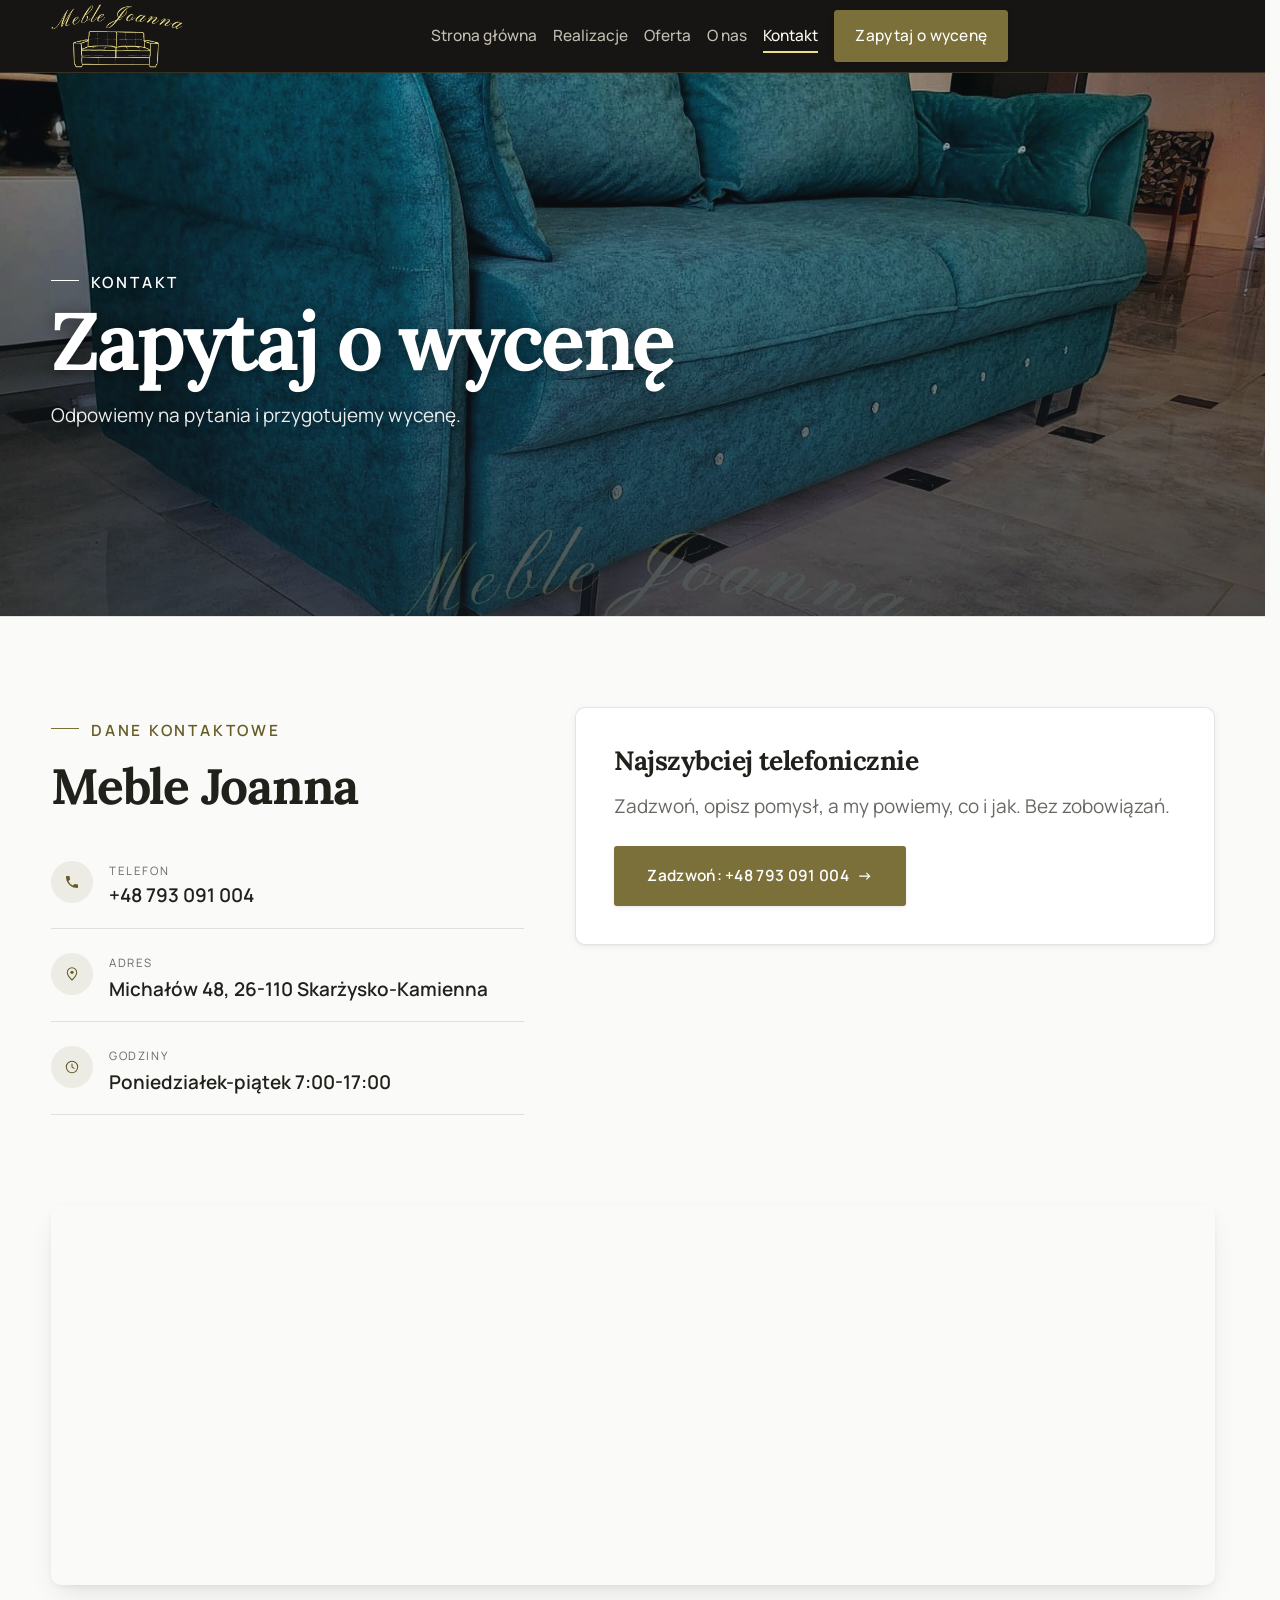
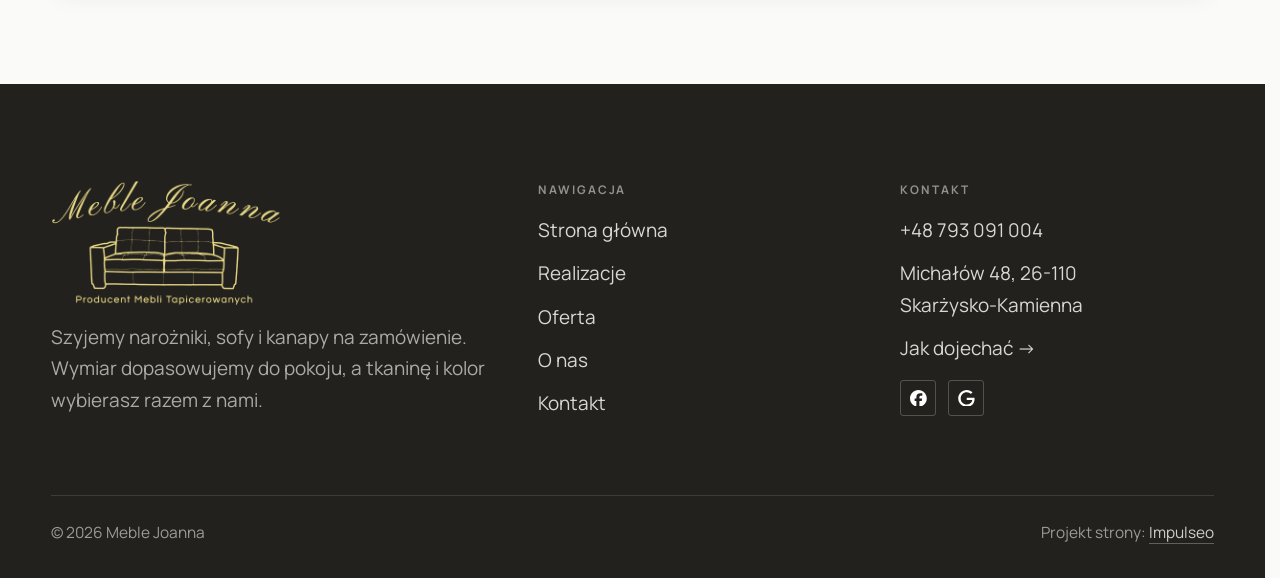
==== commit 1d8d5600: "[claude-edit][cmt:44531f94-1bae-4d36-9b78-a9e843df71f2] logo przezroczyste na ciemnym pasku, kurtyna" ====
--- a/kontakt.html
+++ b/kontakt.html
@@ -20,13 +20,13 @@
 <link rel="preconnect" href="https://fonts.googleapis.com">
 <link rel="preconnect" href="https://fonts.gstatic.com" crossorigin>
 <link href="https://fonts.googleapis.com/css2?family=Lora:wght@500;600;700&family=Manrope:wght@400;500;600&display=swap" rel="stylesheet">
-<link rel="stylesheet" href="assets/styles.css?v=9a1f56e1">
+<link rel="stylesheet" href="assets/styles.css?v=20260930">
 </head>
 <body>
 
 <header class="nav">
   <div class="wrap nav-inner">
-    <a class="brand brand-has-logo" href="index.html"><img class="brand-logo" src="img/logo.png" alt="Meble Joanna" width="547" height="334" decoding="async"></a>
+    <a class="brand brand-has-logo" href="index.html"><img class="brand-logo" src="img/logo.png" alt="Meble Joanna" width="1887" height="909" decoding="async"></a>
     <nav class="nav-links">
       <a href="index.html">Strona główna</a>
       <a href="realizacje.html">Realizacje</a>
@@ -79,8 +79,8 @@
   <div class="wrap">
     <div class="foot-grid">
       <div class="foot-brand">
-        <div class="name">Meble Joanna</div>
-        <p>Robimy meble tapicerowane na zamówienie. Wymiar dopasowujemy do pokoju, a tkaninę i kolor wybierasz razem z nami.</p>
+        <img class="foot-logo" src="img/logo-pelne.png" alt="Meble Joanna - Producent Mebli Tapicerowanych" width="960" height="528" loading="lazy" decoding="async">
+        <p>Szyjemy narożniki, sofy i kanapy na zamówienie. Wymiar dopasowujemy do pokoju, a tkaninę i kolor wybierasz razem z nami.</p>
       </div>
       <div class="foot-col">
         <h4>Nawigacja</h4>
@@ -110,6 +110,6 @@
 <div class="sticky-reserve"><a class="sr-book" href="kontakt.html">Zapytaj o wycenę</a><a class="sr-call" href="tel:+48793091004" aria-label="Zadzwoń"><svg class="ico-tel" width="16" height="16" viewBox="0 0 24 24" fill="none" aria-hidden="true"><path d="M6.6 10.8a15.5 15.5 0 0 0 6.6 6.6l2.2-2.2a1 1 0 0 1 1-.24 11.4 11.4 0 0 0 3.6.58 1 1 0 0 1 1 1V20a1 1 0 0 1-1 1A17 17 0 0 1 3 4a1 1 0 0 1 1-1h3.5a1 1 0 0 1 1 1c0 1.25.2 2.46.58 3.6a1 1 0 0 1-.25 1l-2.23 2.2Z" fill="currentColor"/></svg></a></div>
 <div class="demo-wazne" data-do="2026-10-06" data-cykl="3" hidden><svg class="dw-ico" width="13" height="13" viewBox="0 0 24 24" fill="none" aria-hidden="true"><circle cx="12" cy="12" r="8.6" stroke="currentColor" stroke-width="1.8"/><path d="M12 7.2V12l3.3 2" stroke="currentColor" stroke-width="1.8" stroke-linecap="round"/></svg><span class="dw-txt"></span></div>
 
-<script src="assets/main.js"></script>
+<script src="assets/main.js?v=20260930"></script>
 </body>
 </html>
--- a/assets/styles.css
+++ b/assets/styles.css
@@ -1665,3 +1665,116 @@
 
 /* === szary tekst dociągnięty do czytelności (WCAG 4.5 na wszystkich tłach) === */
 :root{--muted:#686763;}
+
+
+/* ═══════════════════════════════════════════════════════════════════════════
+   MEBLE JOANNA - poprawka 30.09.2026 (zgłoszenie Szymona: „popraw logo, ekran
+   ładowania z logo firmy").
+   1) PASEK W BARWACH LOGO. Logo klienta to złoty znak na czerni. Na jasnym pasku
+      wisiało jako mały czarny prostokąt z nieczytelnym napisem. Teraz znak ma
+      wycięte tło (przezroczysty PNG, 4x większa rozdzielczość niż plik z FB),
+      a pasek ma kolor tła z ich własnej wizytówki.
+   ═══════════════════════════════════════════════════════════════════════════ */
+:root{--mj-czern:#0f0e0c;--mj-zloto:#ecdd8a}
+html{scrollbar-gutter:stable}
+.nav{background:rgba(15,14,12,.97);border-bottom:1px solid rgba(236,221,138,.14)}
+.nav.is-stuck{box-shadow:0 14px 30px -18px rgba(0,0,0,.55)}
+.nav-links a{color:rgba(247,242,226,.76)}
+.nav-links a:hover,.nav-links a.active{color:#fbf8ee}
+.nav-links a::after{background:var(--mj-zloto)}
+.nav-toggle span{background:#f4eed9}
+.brand-logo{height:64px;max-width:none}
+.nav.is-stuck .brand-logo{height:52px}
+@media(max-width:680px){
+  .brand-logo{height:48px;max-width:none}
+  .nav-links{background:var(--mj-czern);border-bottom:1px solid rgba(236,221,138,.14)}
+  .nav-links a{border-bottom:1px solid rgba(255,255,255,.08)}
+}
+/* pełne logo (z podpisem) w stopce - złoto na ciemnym tle, jak na ich wizytówce */
+.foot-logo{display:block;width:min(230px,72%);height:auto}
+
+/* ═══════════════════════════════════════════════════════════════════════════
+   2) KURTYNA Z LOGO (ekran powitalny) - TYLKO strona główna, raz na wizytę.
+   `?intro` w adresie = zagraj jeszcze raz (do pokazywania klientowi).
+   Opowiada produkt: znak pisze się od lewej jak podpis, pod nim dochodzi podpis
+   firmy i przeszycie (szew tapicerski), a potem czarna płachta z obszytym
+   brzegiem zwija się w górę do paska, a logo ląduje na swoim miejscu.
+   Bezpieczniki: zasłona domyślnie `display:none` (włącza ją skrypt) · twarde
+   timery 2 s / 3,1 s · klik-scroll-dotyk-klawisz przerywa · reduced-motion pomija.
+   ═══════════════════════════════════════════════════════════════════════════ */
+/* fade zdjęcia hero grałby POD zasłoną - klasa TRWAŁA, nie zdejmowana z intro-on */
+.bez-wejscia-tla .hero-cine>img{animation:none}
+
+#intro{display:none}
+.intro-on #intro{
+  display:block;position:fixed;inset:0;z-index:300;background:var(--mj-czern);
+  /* wolny start: brzeg płachty zostaje w dole, dopóki logo nie odleci do paska */
+  transform:translateY(0);transition:transform .74s cubic-bezier(.66,0,.24,1)}
+/* obszyty brzeg płachty - widać go, gdy zasłona się zwija */
+.intro-on #intro::after{
+  content:"";position:absolute;left:0;right:0;bottom:12px;height:1.5px;
+  background:repeating-linear-gradient(90deg,rgba(236,221,138,.55) 0 9px,transparent 9px 16px)}
+.intro-on.intro-out #intro{transform:translateY(-100%);pointer-events:none}
+.intro-on body{overflow:hidden}
+
+/* drugi takt: podpis firmy (wycięty z ich logo) odsłaniany od lewej */
+.i-podpis{
+  position:absolute;left:50%;top:var(--i-tag-top,60%);width:var(--i-w,300px);height:auto;max-width:none;
+  transform:translateX(-50%);clip-path:inset(0 100% 0 0);filter:blur(8px)}
+.intro-on.intro-gra .i-podpis{
+  clip-path:inset(0 0 0 0);filter:blur(0px);
+  transition:clip-path .5s cubic-bezier(.16,1,.3,1) .16s,filter .5s cubic-bezier(.16,1,.3,1) .16s}
+/* trzeci takt: przeszycie - ścieg dochodzi od lewej jak spod maszyny */
+.i-szew{
+  position:absolute;left:50%;top:var(--i-szew-top,66%);width:calc(var(--i-w,300px) * .56);height:1.5px;
+  background:repeating-linear-gradient(90deg,var(--mj-zloto) 0 8px,transparent 8px 14px);
+  transform:translateX(-50%);clip-path:inset(0 100% 0 0)}
+.intro-on.intro-gra .i-szew{clip-path:inset(0 0 0 0);transition:clip-path .56s cubic-bezier(.16,1,.3,1) .28s}
+.intro-on.intro-out .i-podpis,.intro-on.intro-out .i-szew{opacity:0;transition:opacity .2s linear}
+
+/* Pasek nad zasłoną, widać z niego tylko logo. `intro-znak` dokłada skrypt DOPIERO
+   po zmierzeniu logo w jego naturalnym miejscu. iOS: na czas wejścia pasek bez
+   backdrop-filter (WebKit potrafi narysować rozmycie NAD lecącym logo), a logo
+   w żadnym stanie bez drop-shadow (iOS rysuje go jako jasny prostokąt). */
+.intro-znak .nav{z-index:301;-webkit-backdrop-filter:none;backdrop-filter:none;
+  background:var(--mj-czern);border-bottom-color:transparent}
+.intro-znak .nav-links,.intro-znak .nav-toggle{opacity:0}
+.intro-znak.intro-out .nav-links,.intro-znak.intro-out .nav-toggle{opacity:1;transition:opacity .5s var(--ease) .32s}
+/* logo wychodzi z układu - blok marki trzyma jego miejsce, pasek nie podskakuje */
+.intro-znak .brand{width:var(--i-baza-w);height:var(--i-baza-h);flex:0 0 auto}
+/* ⛔ zero zwykłego opacity+scale: maska od lewej + rozmycie schodzące do ostrości.
+   Logo ma na kurtynie SWÓJ prawdziwy rozmiar (width/height), a do paska wraca
+   scale() MNIEJSZYM od 1 - powiększanie transformem rozmywa znak na telefonie. */
+.intro-znak .brand-logo{
+  position:fixed;left:var(--i-cx);top:var(--i-cy);
+  width:var(--i-w);height:var(--i-h);max-width:none;
+  transform:translate(-50%,-50%) scale(1.045);
+  clip-path:inset(0 100% 0 0);filter:blur(14px)}
+.intro-znak.intro-gra .brand-logo{
+  transform:translate(-50%,-50%) scale(1);clip-path:inset(0 0 0 0);filter:blur(0px);
+  transition:transform .55s cubic-bezier(.16,1,.3,1),clip-path .55s cubic-bezier(.16,1,.3,1),
+             filter .55s cubic-bezier(.16,1,.3,1)}
+.intro-znak.intro-out .brand-logo{
+  transform:translate(calc(-50% + var(--i-px)),calc(-50% + var(--i-py))) scale(var(--i-zmniejsz));
+  filter:blur(0px);transition:transform .74s cubic-bezier(.16,.84,.44,1)}
+
+@media (prefers-reduced-motion:reduce){
+  .intro-on #intro{display:none}
+  .intro-on body{overflow:auto}
+  .intro-znak .brand-logo{position:static;width:auto;height:64px;transform:none!important;
+    filter:none!important;clip-path:none!important}
+  .intro-znak .nav-links,.intro-znak .nav-toggle{opacity:1}
+}
+
+/* Po kurtynie nazwa firmy była już pokazana logiem - wejście nazwy w hero jest
+   skromniejsze (mniejsze powiększenie), a nagłówek i przyciski dochodzą szybciej.
+   `bez-wejscia-tla` stoi na <html> tylko wtedy, gdy kurtyna naprawdę zagrała. */
+.bez-wejscia-tla.bm-on .hero-cine .brandmark{transform:scale(1.12)}
+.bez-wejscia-tla.bm-on .hero-cine .brandmark.bm-in{
+  transform:scale(1);transition:opacity .5s ease .12s, transform .8s cubic-bezier(.16,.84,.44,1) .12s}
+.bez-wejscia-tla.bm-on .hero-cine .brandmark.bm-in ~ .eyebrow{transition:opacity .55s ease .3s}
+.bez-wejscia-tla.bm-on .hero-cine .brandmark.bm-in ~ h1{transition:opacity .55s ease .38s}
+.bez-wejscia-tla.bm-on .hero-cine .brandmark.bm-in ~ .lead{transition:opacity .55s ease .46s}
+.bez-wejscia-tla.bm-on .hero-cine .brandmark.bm-in ~ .hero-actions{transition:opacity .55s ease .54s}
+/* etykieta nad nagłówkiem podstrony na jasnym fragmencie zdjęcia miała 4,1:1 - lekki cień pod literami */
+.pagehead .eyebrow{text-shadow:0 1px 14px rgba(0,0,0,.55),0 0 2px rgba(0,0,0,.35)}
